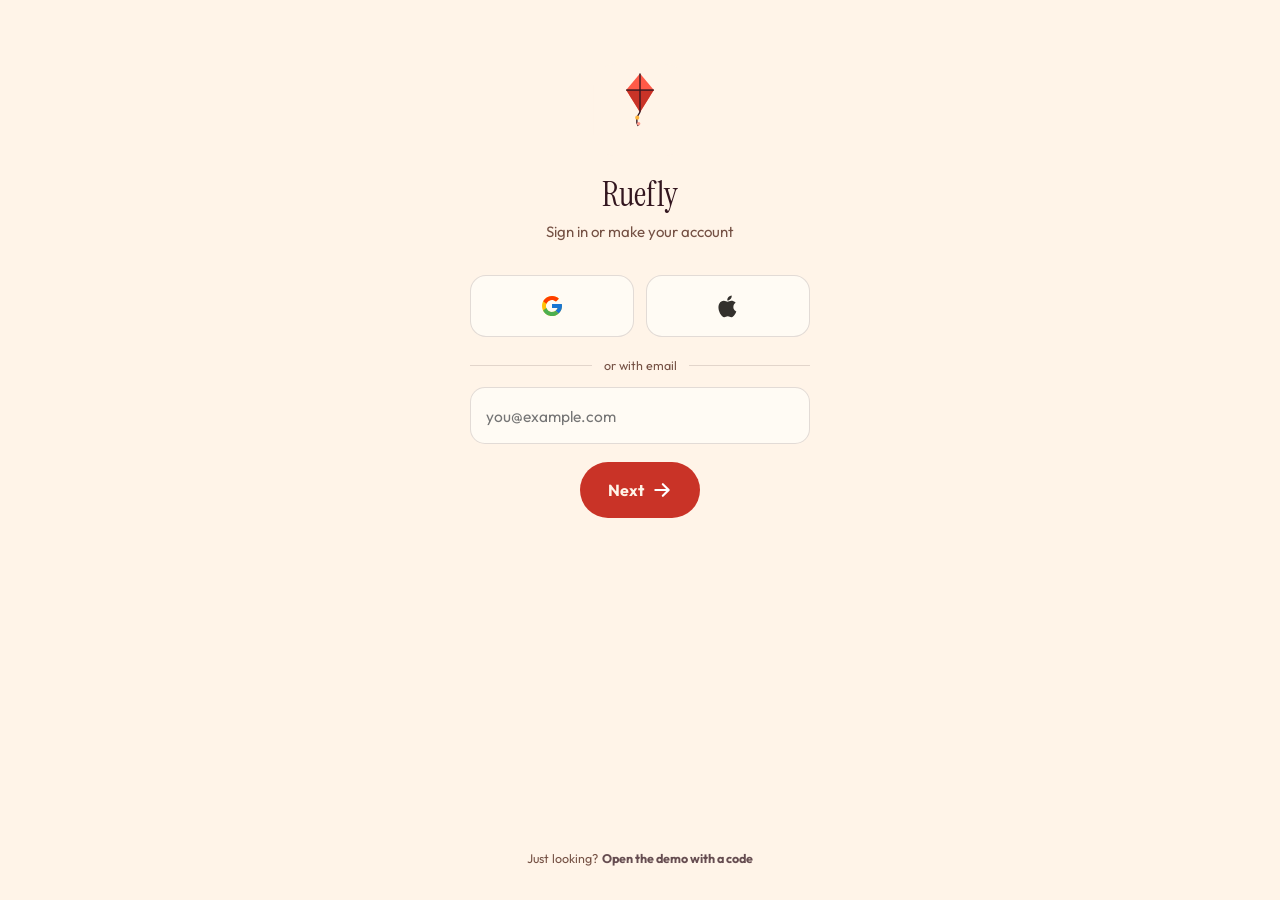
==== app/index.html @ 2278c1e6 "Ruefly certified webtree — build 19 (SU)" ====
<!doctype html>
<html lang="en-AU">
  <head>
    <meta charset="UTF-8" />
    <meta name="viewport" content="width=device-width, initial-scale=1.0, maximum-scale=1.0, user-scalable=no, viewport-fit=cover" />
    <meta name="theme-color" content="#FFF4E8" />
    <link rel="manifest" href="/manifest.webmanifest" />
    <meta name="mobile-web-app-capable" content="yes" />
    <meta name="apple-mobile-web-app-capable" content="yes" />
    <meta name="apple-mobile-web-app-status-bar-style" content="default" />
    <meta name="apple-mobile-web-app-title" content="Ruefly" />
    <link rel="apple-touch-icon" href="/icons/apple-touch-icon.png" />
    <link rel="icon" type="image/svg+xml" href="/icons/mark.svg" />
    <link rel="icon" type="image/png" sizes="192x192" href="/icons/icon-192.png" />
    <link rel="icon" type="image/png" sizes="512x512" href="/icons/icon-512.png" />
    <meta name="description" content="Ruefly: the calm planner for creators. Plan your posts, keep captions and hashtags together, and get reminded at the right time." />
    <title>Ruefly</title>
    <script type="module" crossorigin src="/assets/main-DC9p7pEm.js"></script>
    <link rel="stylesheet" crossorigin href="/assets/main-7bL184QK.css">
  </head>
  <body>
    <div id="app"></div>
  </body>
</html>
---- assets/main-7bL184QK.css ----
:root{--burgundy: #C93327;--wine-deep: #33161F;--claret: #A8261E;--dusty: #FF9A8A;--baby: #FFC4B8;--pink-soft: #FFE3D6;--pink-pale: #FFF1E4;--ground: #FFF4E8;--ink: #33161F;--ink-soft: #755144;--line: rgba(51, 22, 31, .14);--card: #FFFBF4;--radius: 18px;--ease: .16s ease;--sat: env(safe-area-inset-top, 0px)}*{box-sizing:border-box}html,body{touch-action:manipulation}html,body{margin:0;padding:0}body{font-family:Outfit,system-ui,sans-serif;color:var(--ink);background:var(--ground);min-height:100vh}h1,h2,h3{font-family:Outfit,sans-serif;font-weight:800;letter-spacing:0}a{color:inherit}button{font:inherit;cursor:pointer}::selection{background:var(--baby)}:focus-visible{outline:2px solid var(--claret);outline-offset:2px;border-radius:6px}.login-wrap{min-height:100vh;display:grid;place-items:center;padding:22px 16px}.login-card{width:min(430px,100%);background:var(--card);border:1px solid var(--line);border-radius:26px;padding:30px 26px 24px;box-shadow:0 18px 44px #33161f1f}.login-mark{width:62px;height:62px;border-radius:16px}.login-title{font-size:27px;margin:14px 0 6px;color:var(--wine-deep)}.login-sub{color:var(--ink-soft);margin:0 0 18px;line-height:1.5}.preview-note{background:var(--pink-pale);border:1px dashed rgba(51,22,31,.4);border-radius:14px;padding:12px 14px;font-size:14px;line-height:1.5;margin-bottom:14px}.login-form{display:grid;gap:8px;margin-bottom:14px}.login-form label{font-family:Outfit,sans-serif;font-weight:700;font-size:13px}.login-form input{font:inherit;padding:12px 14px;border-radius:12px;border:1px solid var(--line);background:var(--ground);color:var(--ink);width:100%}.login-form input:focus{border-color:var(--claret);outline:none;box-shadow:0 0 0 3px #ffc4b88c}.login-form.alt{border-top:1px solid var(--line);padding-top:14px}.form-note{font-size:13px;color:var(--ink-soft);margin:2px 0 0;min-height:16px}.login-foot{font-size:13px;color:var(--ink-soft);display:flex;gap:8px;align-items:center;margin:6px 0 0}.btn{border:0;border-radius:999px;padding:12px 20px;font-family:Outfit,sans-serif;font-weight:700;background:var(--ink);color:var(--ground);text-decoration:none;display:inline-block;transition:transform var(--ease),background var(--ease),box-shadow var(--ease)}.btn.primary{background:var(--burgundy);color:var(--ground)}.btn.primary:hover{background:var(--wine-deep)}.btn.soft{background:var(--pink-soft);color:var(--wine-deep);border:1.5px solid rgba(201,51,39,.45)}.btn.soft:hover{background:var(--baby)}.btn:active{transform:scale(.98)}.btn.full{width:100%;text-align:center}.shell{display:flex;min-height:100vh;align-items:stretch}.sidebar{width:248px;flex:0 0 auto;position:sticky;top:0;height:100vh;overflow-y:auto;background:var(--ink);color:var(--ground);border-right:1px solid rgba(51,22,31,.35);padding:calc(16px + var(--sat)) 12px 16px;display:flex;flex-direction:column;gap:14px;transition:width .18s ease,padding .18s ease}.main-col{flex:1 1 auto;min-width:0;display:flex;flex-direction:column}.content{padding:20px clamp(14px,3.5vw,34px) 60px;width:100%;max-width:880px;animation:page-in .18s ease}@keyframes page-in{0%{opacity:0;transform:translateY(3px)}to{opacity:1;transform:none}}.side-brand{display:flex;gap:10px;align-items:center;padding:2px 6px 10px;border-bottom:1px solid rgba(255,196,184,.28)}.side-brand img{width:38px;height:38px;border-radius:10px}.side-brand b{font-family:"Instrument Serif",sans-serif;font-size:17px;display:block;line-height:1;color:var(--ground)}.side-brand small{font-family:Outfit,sans-serif;font-size:10px;letter-spacing:.14em;color:var(--baby)}.side-nav{display:grid;gap:2px}.side-link{display:flex;align-items:center;gap:9px;padding:9px 10px;border-radius:12px;text-decoration:none;font-family:Outfit,sans-serif;font-weight:700;font-size:15px;color:var(--ground);transition:background var(--ease),transform var(--ease)}.side-link:hover{background:#ffc4b829}.side-link:active{transform:scale(.98)}.side-link.on{background:var(--baby);color:var(--ink)}.side-link.on .dot{box-shadow:0 0 0 3px #33161f2e}.side-ico{width:20px;height:20px;border-radius:0;display:grid;place-items:center;flex:0 0 auto;background:none;color:var(--baby)}.side-ico .ic{width:18px;height:18px}.ext-ico{display:grid;place-items:center;flex:0 0 auto}.ext-ico .ic{width:15px;height:15px}.side-link.on .side-ico{background:none;color:var(--ink)}.side-ico.accent-rose{background:none;box-shadow:none;color:var(--baby)}.side-ico.accent-dusty{background:none;box-shadow:none;color:var(--dusty)}.side-ico.accent-peri{background:none;box-shadow:none;color:var(--pink-soft)}.side-ico.accent-powder{background:none;box-shadow:none;color:var(--pink-pale)}.side-ico.accent-mint{background:none;box-shadow:none;color:var(--baby)}.side-txt{white-space:nowrap;overflow:hidden}.side-foot{margin-top:auto;border-top:1px solid rgba(255,196,184,.28);padding-top:12px;display:grid;gap:2px}.side-ext{display:flex;align-items:center;gap:9px;padding:7px 10px;border-radius:10px;text-decoration:none;font-weight:700;font-size:14px;background:none;border:0;text-align:left;width:100%;color:var(--pink-soft);transition:background var(--ease),color var(--ease)}.side-ext:hover{background:#ffc4b829;color:var(--ground)}.side-ext:active{background:#ffc4b847}.shell.nav-closed .sidebar{display:none}@media(max-width:720px){.shell:not(.nav-closed) .sidebar{position:fixed;left:0;top:0;bottom:0;width:84vw;max-width:400px;z-index:60;box-shadow:0 0 44px #2b120c59;overflow-y:auto;padding-top:calc(16px + var(--sat))}.shell:not(.nav-closed) .main-col{flex:1 1 auto;min-width:0;cursor:pointer}.shell:not(.nav-closed) .content{opacity:.45;pointer-events:none}.shell:not(.nav-closed) .add-fab{display:none}}@media(max-width:640px){.sidebar{width:188px}.content{padding-top:14px}}.topbar{position:sticky;top:0;z-index:5;display:flex;align-items:center;gap:12px;padding:calc(12px + var(--sat)) clamp(14px,3.5vw,34px) 12px;background:#fff7f5e0;backdrop-filter:blur(8px);border-bottom:1px solid var(--line)}.lapsed-mark{width:22px;height:22px;flex:none}.menu-btn{border:1px solid var(--line);background:var(--card);border-radius:10px;width:38px;height:38px;display:grid;place-items:center;line-height:1;color:var(--burgundy);transition:background var(--ease),transform var(--ease)}.menu-btn .ic{width:19px;height:19px}.menu-btn:hover{background:var(--pink-pale)}.menu-btn:active{transform:scale(.94)}.top-title b{font-family:Outfit,sans-serif;font-size:16px;display:block;line-height:1.15}.top-title small{color:var(--ink-soft);font-size:12px}.preview-pill,.live-pill{margin-left:auto;font-family:Outfit,sans-serif;font-weight:700;font-size:12px;padding:5px 11px;border-radius:999px}.preview-pill{background:var(--baby);color:var(--burgundy)}.live-pill{background:var(--pink-soft);color:var(--burgundy)}.hero{margin:6px 0 18px}.hero h2{font-size:28px;margin:0 0 6px;color:var(--wine-deep)}.hero p{color:var(--ink-soft);line-height:1.55;margin:0;max-width:62ch}.strip{display:grid;gap:14px;grid-template-columns:repeat(auto-fit,minmax(230px,1fr));margin-bottom:18px}.brand-card{border-top:1px solid var(--line);padding:13px 2px 12px}.strip .brand-card:first-child{border-top:0}.brand-head{display:flex;justify-content:space-between;align-items:center;gap:8px}.brand-head h3{margin:0;font-size:16.5px}.brand-short{font-family:Outfit,sans-serif;font-weight:700;font-size:13px;color:var(--ink-soft);margin:2px 0 0}.dot{width:10px;height:10px;border-radius:50%;display:inline-block;flex:0 0 auto;background:#c9b3b9}.dot-live{background:#3d9970;box-shadow:0 0 0 3px #3d99702e}.dot-part{background:var(--claret);box-shadow:0 0 0 3px #a8261e2e}.dot-wait{background:var(--dusty);box-shadow:0 0 0 3px #ff9a8a38}.panel{background:transparent;border:0;border-radius:0;box-shadow:none;padding:6px 0 14px;margin-bottom:26px}.panel-head{display:flex;justify-content:space-between;align-items:center;gap:10px;margin-bottom:8px}.panel-head h3{margin:0;font-size:17px}.panel p{line-height:1.55;margin:6px 0}.pill{font-family:Outfit,sans-serif;font-weight:700;font-size:12px;background:var(--pink-soft);color:var(--burgundy);padding:4px 10px;border-radius:999px;display:inline-flex;gap:7px;align-items:center;white-space:nowrap}.latest-line{font-weight:800;font-size:16px}.detail{color:var(--ink-soft)}.case-state{font-family:Outfit,sans-serif;font-weight:700;font-size:12px;background:var(--pink-soft);color:var(--burgundy);padding:3px 9px;border-radius:999px;white-space:nowrap}.social-row{position:relative}.social-row:before{content:"";position:absolute;top:0;left:16px;right:0;height:1px;background:var(--line)}.social-row:first-of-type:before{display:none}.social-head{display:flex;align-items:center;gap:10px;padding:10px 6px 2px}.social-head b{font-size:15px}.social-state{margin-left:auto}.social-line{padding:0 6px;margin:2px 0 4px;line-height:1.5}.social-detail{padding:0 6px 8px;color:var(--ink-soft);line-height:1.5;margin:0}.empty{color:var(--ink-soft);font-style:italic}.section-label{margin:20px 2px 10px}.section-label h3{font-size:17px}.ic{width:15px;height:15px;flex:0 0 auto}.notif-actions{display:flex;gap:9px;flex-wrap:wrap;margin-top:11px}.notif-actions .btn{padding:10px 18px;font-size:14px}.notif-ios{background:var(--pink-pale);border-radius:12px;padding:10px 13px;font-weight:700;color:var(--wine-deep)}.notif-status{font-size:15.5px;font-weight:700}.strip{display:block;margin-bottom:10px}.login-box,.login-card{box-shadow:none!important}.preview-note{border-style:solid;border-color:var(--line)}.empty{font-style:normal}.content{animation:none}.side-group-title{display:block;font-family:Outfit,sans-serif;font-size:11px;letter-spacing:.12em;text-transform:uppercase;color:var(--baby);margin:14px 6px 6px}.side-group-toggle{display:flex;align-items:center;gap:6px;width:100%;background:none;border:0;cursor:pointer;font-family:Outfit,sans-serif;font-size:11px;letter-spacing:.12em;text-transform:uppercase;color:var(--baby);margin:14px 6px 6px;padding:0;text-align:left}.more-group{display:none}.more-group.open{display:block}.shell.nav-closed .side-group-title,.shell.nav-closed .side-group-toggle{display:none}@font-face{font-family:"Instrument Serif";src:url(/fonts/InstrumentSerif-Regular.ttf) format("truetype");font-weight:400}@font-face{font-family:"Instrument Serif";src:url(/fonts/InstrumentSerif-Italic.ttf) format("truetype");font-weight:400;font-style:italic}@font-face{font-family:Outfit;src:url(/fonts/Outfit.ttf) format("truetype");font-weight:100 900}.login-title,.side-brand,.brand-name,.wordmark,h1,h2,.empty,.empty-title,.empty-line{font-family:"Instrument Serif",serif;font-weight:400;letter-spacing:.3px}.login-divider{display:flex;align-items:center;gap:10px;margin:18px 0 12px;color:var(--ink-soft);font-size:12px;font-weight:700;letter-spacing:.08em;text-transform:uppercase}.login-divider:before,.login-divider:after{content:"";flex:1;border-top:1px solid var(--line)}#fbGoogleLogin,#fbAppleLogin{margin-top:8px}.demo-banner{margin:10px 14px 0;padding:8px 12px;border-radius:10px;background:var(--pink-soft);color:var(--ink);font-size:13px;font-weight:600}.guide-card{display:flex;gap:12px;align-items:flex-start}.guide-mark{width:34px;height:34px;flex:none}.guide-body{flex:1}.guide-bubble{margin:0;font-size:15px;font-weight:700;color:var(--ink)}.guide-note{margin:4px 0 0;font-size:13px;color:var(--ink-soft)}.guide-actions{display:flex;flex-direction:column;gap:6px}.bg-row{display:flex;gap:8px;flex-wrap:wrap;margin:6px 0}.start-actions{margin-top:14px}.upgrade-overlay{position:fixed;inset:0;z-index:60;background:#33161f73;display:flex;align-items:flex-start;justify-content:center;padding:calc(18px + var(--sat)) 18px 18px;overflow-y:auto}.upgrade-card{width:min(400px,100%);background:var(--card);border:1px solid var(--line);border-radius:var(--radius);padding:22px 20px 16px;text-align:center;box-shadow:0 18px 50px #33161f47;max-height:calc(100dvh - 36px);overflow-y:auto;margin:auto 0}.upgrade-mark{width:64px;height:64px}.upgrade-title{margin:10px 0 8px;font-size:19px;color:var(--wine-deep)}.upgrade-line{margin:0 0 10px;line-height:1.55;color:var(--ink)}.upgrade-price{margin:0 0 16px;font-weight:800;font-size:16px;color:var(--burgundy)}.upgrade-actions{display:flex;gap:10px}.upgrade-actions .btn{flex:1;padding:12px 10px;font-size:15px}.upgrade-foot{margin:12px 0 4px;font-size:13px;color:var(--ink-soft)}.door-wrap{min-height:100vh;display:flex;flex-direction:column;padding:calc(26px + var(--sat)) 22px 20px}.door-page{text-align:center;width:100%;max-width:340px;margin:4vh auto 0}.door-mark{width:96px;height:96px;border-radius:22px;display:flex;align-items:center;justify-content:center;margin:0 auto}.door-mark img{width:96px;height:96px}.door-name{font-family:"Instrument Serif",serif;font-weight:400;font-size:34px;margin:14px 0 0;color:var(--wine-deep)}.door-sub{color:var(--ink-soft);font-size:15px;margin:5px 0 0}.door-page .preview-note{margin-top:18px;text-align:left}.door-icons{display:flex;gap:12px;margin:26px auto 0}.door-ibtn{flex:1;height:62px;border-radius:16px;background:var(--card);border:1px solid var(--line);display:flex;align-items:center;justify-content:center;transition:transform var(--ease),background var(--ease)}.door-ibtn:hover{background:var(--pink-pale)}.door-ibtn:active{transform:scale(.98)}.door-or{display:flex;align-items:center;gap:12px;margin:20px auto 14px;color:var(--ink-soft);font-size:12.5px}.door-or:before,.door-or:after{content:"";flex:1;height:1px;background:var(--line)}.door-form{display:grid;gap:8px;text-align:left}.door-form label{font-family:Outfit,sans-serif;font-weight:700;font-size:13px}.door-form input{font:inherit;font-size:15.5px;height:57px;padding:0 15px;border-radius:15px;border:1px solid var(--line);background:var(--card);color:var(--ink);width:100%}.door-form input:focus{border-color:var(--claret);outline:none;box-shadow:0 0 0 3px #ffc4b88c}.door-next{height:56px;border-radius:999px;border:0;background:var(--burgundy);color:var(--ground);font-family:Outfit,sans-serif;font-weight:700;font-size:16px;display:flex;align-items:center;justify-content:center;gap:8px;margin:10px auto 0;padding:0 28px;transition:transform var(--ease),background var(--ease)}.door-next svg{width:20px;height:20px}.door-next:hover{background:var(--wine-deep)}.door-next:active{transform:scale(.96)}.door-form .form-note{text-align:center}.door-email-row{font-size:16px;margin:16px 0 14px;color:var(--ink)}.door-change{background:none;border:0;color:var(--burgundy);font-weight:700;font-size:14px;text-decoration:underline;padding:2px 4px}.door-forgot{background:none;border:0;color:var(--ink-soft);font-size:13.5px;font-weight:600;padding:6px;text-decoration:underline;min-height:44px;display:inline-flex;align-items:center}.door-demo{margin-top:auto;text-align:center;padding-top:26px}.door-demo-line{background:none;border:0;color:var(--ink-soft);font-size:12.5px;padding:6px;min-height:44px;display:inline-flex;align-items:center;column-gap:4px}.door-demo-box .login-form.alt{border-top:0;padding-top:8px}.door-demo-line b{color:var(--ink);opacity:.75}.door-demo-box{max-width:340px;margin:10px auto 0;text-align:left}.door-notice{margin:16px auto 0;max-width:340px;text-align:center;font-weight:600;line-height:1.5;color:var(--ink);background:var(--card);border:1px solid var(--line);border-radius:12px;padding:11px 14px}.tour-overlay{position:fixed;inset:0;z-index:70;background:#33161f52;display:flex;align-items:center;justify-content:center;padding:calc(18px + var(--sat)) 18px 18px}.tour-card{position:relative;width:min(330px,100%);background:#fff;border-radius:20px;padding:16px 16px 14px;text-align:center;box-shadow:0 16px 40px #33161f4d}.tour-mascot{width:62px;height:62px;border-radius:50%;background:var(--ground);display:flex;align-items:center;justify-content:center;margin:-38px auto 6px;border:3px solid #FFFFFF;overflow:hidden;box-shadow:0 6px 14px #33161f2e}.tour-mascot img{width:58px;height:58px;object-fit:cover}.tour-x{position:absolute;top:9px;right:12px;background:none;border:0;color:#b4a68c;font-size:15px;font-weight:700;padding:4px}.tour-line{font-size:15.5px;font-weight:700;color:var(--ink);line-height:1.4;margin:4px 0 0}.tour-field{width:100%;height:42px;border-radius:11px;border:1.5px solid var(--burgundy);padding:0 12px;font:inherit;font-size:14.5px;color:var(--ink);background:#fff;margin-top:11px}.tour-field:focus{outline:none;box-shadow:0 0 0 3px #ffc4b88c}.tour-row{display:flex;justify-content:space-between;align-items:center;margin-top:12px}.tour-skip{background:none;border:0;font-size:13.5px;color:var(--ink-soft);padding:6px 2px}.tour-next{height:42px;padding:0 20px;font-size:14.5px}.tour-dots{font-size:11px;color:#b4a68c;margin-top:9px;letter-spacing:3px}.reoffer-card{width:min(300px,100%)}.greet-line{font-size:16.5px;font-weight:600;color:var(--ink-soft);margin:0 0 2px}.greet-line b{color:var(--ink)}.name-row{display:flex;gap:8px;align-items:center;margin:6px 0}.name-row input{flex:1;font:inherit;padding:11px 13px;border-radius:12px;border:1px solid var(--line);background:var(--card);color:var(--ink)}.name-row input:focus{border-color:var(--claret);outline:none;box-shadow:0 0 0 3px #ffc4b88c}.plan-card{background:var(--card);border:1px solid var(--line);border-radius:var(--radius);padding:14px 16px;margin-bottom:18px}.plan-point{margin:4px 0}.plan-actions{display:grid;gap:10px;margin-top:14px}.plan-buy{display:flex;flex-direction:column;align-items:center;gap:2px;width:100%;text-align:center;padding:12px 16px}.plan-buy small{font-size:13px;font-weight:700;opacity:.88}.plan-buy[disabled]{opacity:.65}.plan-legal .plan-links{display:flex;gap:18px;flex-wrap:wrap;margin:12px 0 4px}.plan-legal .plan-links a{color:var(--burgundy);font-weight:700;text-decoration:none}.plan-legal .plan-links a:hover{text-decoration:underline}.plan-note{margin:10px 0 4px}html[data-bg=white]{--ground: #FFFFFF;--card: #FFFFFF;--pink-pale: #FFF7EF}html[data-bg=black]{--ground: #33161F;--card: #41222B;--ink: #FFF4E8;--ink-soft: #E3C4B6;--line: rgba(255, 244, 232, .2);--pink-soft: #5A2E35;--baby: #7A4048}html[data-bg=black] .sidebar{border-right-color:#fff4e833}html[data-bg=upload]{--ground: #FFF4E8}#bgPhotoLayer{position:fixed;inset:0;z-index:-1;pointer-events:none}#bgPhotoLayer .bg-photo{position:absolute;inset:0;background-size:cover;background-position:center}#bgPhotoLayer .bg-veil{position:absolute;inset:0;background:#fff4e8c7}.conn-actions{display:flex;gap:8px;padding:2px 6px 10px}.conn-card{max-height:calc(100vh - 36px);overflow-y:auto}.conn-sheet-row{border-top:1px solid var(--line);padding:10px 0 4px}.conn-sheet-row:first-of-type{border-top:none}.conn-sheet-head{padding:0 6px}.ai-prompt{width:100%;font:inherit;padding:11px 13px;border-radius:12px;border:1px solid var(--line);background:var(--card);color:var(--ink);margin:6px 0 10px;resize:vertical}.ai-prompt:focus{border-color:var(--claret);outline:none;box-shadow:0 0 0 3px #ffc4b88c}.ai-draft{border-top:1px solid var(--line);padding:8px 0}.home-signedin{margin:2px 0 0;color:var(--soft);font-size:13.5px}
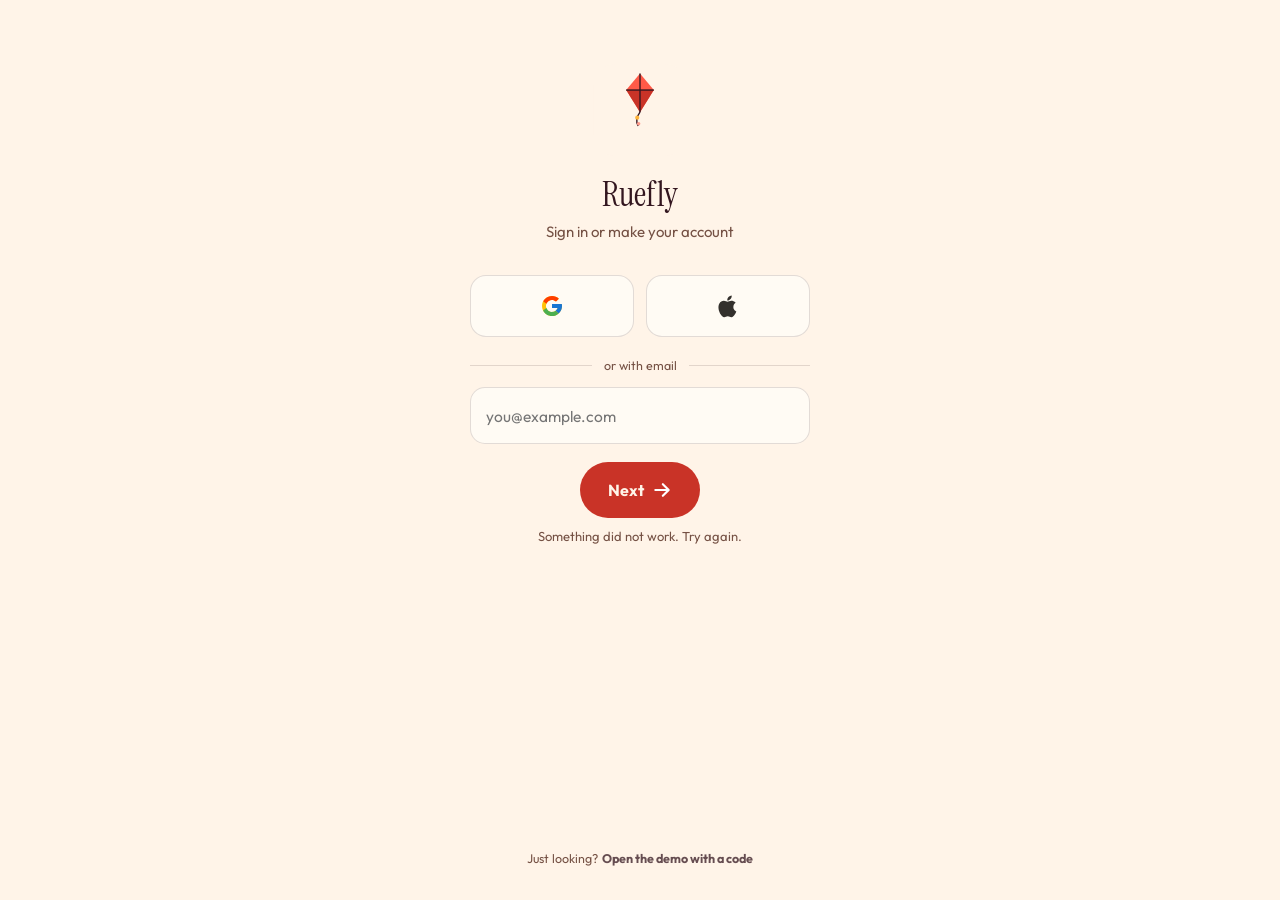
==== commit 69051b13: "Update compiled Ruefly web copy" ====
--- a/app/index.html
+++ b/app/index.html
@@ -15,7 +15,7 @@
     <link rel="icon" type="image/png" sizes="512x512" href="/icons/icon-512.png" />
     <meta name="description" content="Ruefly: the calm planner for creators. Plan your posts, keep captions and hashtags together, and get reminded at the right time." />
     <title>Ruefly</title>
-    <script type="module" crossorigin src="/assets/main-DC9p7pEm.js"></script>
+    <script type="module" crossorigin src="/assets/main-Qg_A2t5K.js"></script>
     <link rel="stylesheet" crossorigin href="/assets/main-7bL184QK.css">
   </head>
   <body>
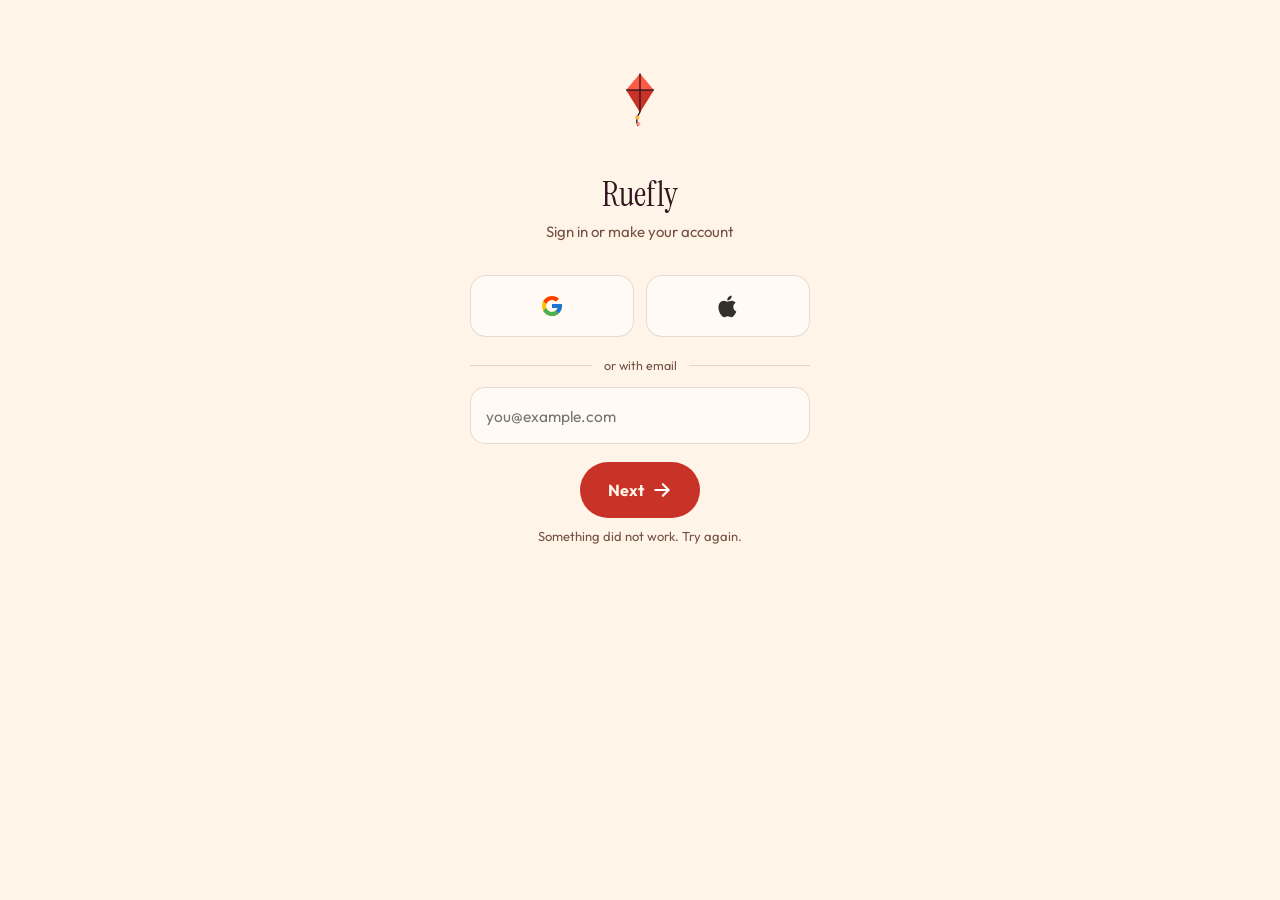
==== commit 01e150b6: "Ruefly build 25 certified tree (fold25)" ====
--- a/app/index.html
+++ b/app/index.html
@@ -15,8 +15,8 @@
     <link rel="icon" type="image/png" sizes="512x512" href="/icons/icon-512.png" />
     <meta name="description" content="Ruefly: the calm planner for creators. Plan your posts, keep captions and hashtags together, and get reminded at the right time." />
     <title>Ruefly</title>
-    <script type="module" crossorigin src="/assets/main-Qg_A2t5K.js"></script>
-    <link rel="stylesheet" crossorigin href="/assets/main-7bL184QK.css">
+    <script type="module" crossorigin src="/assets/main-OmVKBixk.js"></script>
+    <link rel="stylesheet" crossorigin href="/assets/main-CGAHODwM.css">
   </head>
   <body>
     <div id="app"></div>
--- a/assets/main-CGAHODwM.css
+++ b/assets/main-CGAHODwM.css
@@ -0,0 +1 @@
+:root{--burgundy: #C93327;--wine-deep: #33161F;--claret: #A8261E;--dusty: #FF9A8A;--baby: #FFC4B8;--pink-soft: #FFE3D6;--pink-pale: #FFF1E4;--ground: #FFF4E8;--ink: #33161F;--ink-soft: #755144;--line: rgba(51, 22, 31, .14);--card: #FFFBF4;--radius: 18px;--ease: .16s ease;--sat: env(safe-area-inset-top, 0px)}*{box-sizing:border-box}html,body{touch-action:manipulation}html,body{margin:0;padding:0}body{font-family:Outfit,system-ui,sans-serif;color:var(--ink);background:var(--ground);min-height:100vh}h1,h2,h3{font-family:Outfit,sans-serif;font-weight:800;letter-spacing:0}a{color:inherit}button{font:inherit;cursor:pointer}::selection{background:var(--baby)}:focus-visible{outline:2px solid var(--claret);outline-offset:2px;border-radius:6px}.login-wrap{min-height:100vh;display:grid;place-items:center;padding:22px 16px}.login-card{width:min(430px,100%);background:var(--card);border:1px solid var(--line);border-radius:26px;padding:30px 26px 24px;box-shadow:0 18px 44px #33161f1f}.login-mark{width:62px;height:62px;border-radius:16px}.login-title{font-size:27px;margin:14px 0 6px;color:var(--wine-deep)}.login-sub{color:var(--ink-soft);margin:0 0 18px;line-height:1.5}.preview-note{background:var(--pink-pale);border:1px dashed rgba(51,22,31,.4);border-radius:14px;padding:12px 14px;font-size:14px;line-height:1.5;margin-bottom:14px}.login-form{display:grid;gap:8px;margin-bottom:14px}.login-form label{font-family:Outfit,sans-serif;font-weight:700;font-size:13px}.login-form input{font:inherit;padding:12px 14px;border-radius:12px;border:1px solid var(--line);background:var(--ground);color:var(--ink);width:100%}.login-form input:focus{border-color:var(--claret);outline:none;box-shadow:0 0 0 3px #ffc4b88c}.login-form.alt{border-top:1px solid var(--line);padding-top:14px}.form-note{font-size:13px;color:var(--ink-soft);margin:2px 0 0;min-height:16px}.login-foot{font-size:13px;color:var(--ink-soft);display:flex;gap:8px;align-items:center;margin:6px 0 0}.btn{border:0;border-radius:999px;padding:12px 20px;font-family:Outfit,sans-serif;font-weight:700;background:var(--ink);color:var(--ground);text-decoration:none;display:inline-block;transition:transform var(--ease),background var(--ease),box-shadow var(--ease)}.btn.primary{background:var(--burgundy);color:var(--ground)}.btn.primary:hover{background:var(--wine-deep)}.btn.soft{background:var(--pink-soft);color:var(--wine-deep);border:1.5px solid rgba(201,51,39,.45)}.btn.soft:hover{background:var(--baby)}.btn:active{transform:scale(.98)}.btn.full{width:100%;text-align:center}.shell{display:flex;min-height:100vh;align-items:stretch}.sidebar{width:248px;flex:0 0 auto;position:sticky;top:0;height:100vh;overflow-y:auto;background:var(--ink);color:var(--ground);border-right:1px solid rgba(51,22,31,.35);padding:calc(16px + var(--sat)) 12px 16px;display:flex;flex-direction:column;gap:14px;transition:width .18s ease,padding .18s ease}.main-col{flex:1 1 auto;min-width:0;display:flex;flex-direction:column}.content{padding:20px clamp(14px,3.5vw,34px) 60px;width:100%;max-width:880px;animation:page-in .18s ease}@keyframes page-in{0%{opacity:0;transform:translateY(3px)}to{opacity:1;transform:none}}.side-brand{display:flex;gap:10px;align-items:center;padding:2px 6px 10px;border-bottom:1px solid rgba(255,196,184,.28)}.side-brand img{width:38px;height:38px;border-radius:10px}.side-brand b{font-family:"Instrument Serif",sans-serif;font-size:17px;display:block;line-height:1;color:var(--ground)}.side-brand small{font-family:Outfit,sans-serif;font-size:10px;letter-spacing:.14em;color:var(--baby)}.side-nav{display:grid;gap:2px}.side-link{display:flex;align-items:center;gap:9px;padding:9px 10px;border-radius:12px;text-decoration:none;font-family:Outfit,sans-serif;font-weight:700;font-size:15px;color:var(--ground);transition:background var(--ease),transform var(--ease)}.side-link:hover{background:#ffc4b829}.side-link:active{transform:scale(.98)}.side-link.on{background:var(--baby);color:var(--ink)}.side-link.on .dot{box-shadow:0 0 0 3px #33161f2e}.side-ico{width:20px;height:20px;border-radius:0;display:grid;place-items:center;flex:0 0 auto;background:none;color:var(--baby)}.side-ico .ic{width:18px;height:18px}.ext-ico{display:grid;place-items:center;flex:0 0 auto}.ext-ico .ic{width:15px;height:15px}.side-link.on .side-ico{background:none;color:var(--ink)}.side-ico.accent-rose{background:none;box-shadow:none;color:var(--baby)}.side-ico.accent-dusty{background:none;box-shadow:none;color:var(--dusty)}.side-ico.accent-peri{background:none;box-shadow:none;color:var(--pink-soft)}.side-ico.accent-powder{background:none;box-shadow:none;color:var(--pink-pale)}.side-ico.accent-mint{background:none;box-shadow:none;color:var(--baby)}.side-txt{white-space:nowrap;overflow:hidden}.side-foot{margin-top:auto;border-top:1px solid rgba(255,196,184,.28);padding-top:12px;display:grid;gap:2px}.side-ext{display:flex;align-items:center;gap:9px;padding:7px 10px;border-radius:10px;text-decoration:none;font-weight:700;font-size:14px;background:none;border:0;text-align:left;width:100%;color:var(--pink-soft);transition:background var(--ease),color var(--ease)}.side-ext:hover{background:#ffc4b829;color:var(--ground)}.side-ext:active{background:#ffc4b847}.shell.nav-closed .sidebar{display:none}@media(max-width:720px){.shell:not(.nav-closed) .sidebar{position:fixed;left:0;top:0;bottom:0;width:84vw;max-width:400px;z-index:60;box-shadow:0 0 44px #2b120c59;overflow-y:auto;padding-top:calc(16px + var(--sat))}.shell:not(.nav-closed) .main-col{flex:1 1 auto;min-width:0;cursor:pointer}.shell:not(.nav-closed) .content{opacity:.45;pointer-events:none}.shell:not(.nav-closed) .add-fab{display:none}}@media(max-width:640px){.sidebar{width:188px}.content{padding-top:14px}}.topbar{position:sticky;top:0;z-index:5;display:flex;align-items:center;gap:12px;padding:calc(12px + var(--sat)) clamp(14px,3.5vw,34px) 12px;background:#fff7f5e0;backdrop-filter:blur(8px);border-bottom:1px solid var(--line)}.lapsed-mark{width:22px;height:22px;flex:none}.menu-btn{border:1px solid var(--line);background:var(--card);border-radius:10px;width:38px;height:38px;display:grid;place-items:center;line-height:1;color:var(--burgundy);transition:background var(--ease),transform var(--ease)}.menu-btn .ic{width:19px;height:19px}.menu-btn:hover{background:var(--pink-pale)}.menu-btn:active{transform:scale(.94)}.top-title b{font-family:Outfit,sans-serif;font-size:16px;display:block;line-height:1.15}.top-title small{color:var(--ink-soft);font-size:12px}.preview-pill,.live-pill{margin-left:auto;font-family:Outfit,sans-serif;font-weight:700;font-size:12px;padding:5px 11px;border-radius:999px}.preview-pill{background:var(--baby);color:var(--burgundy)}.live-pill{background:var(--pink-soft);color:var(--burgundy)}.hero{margin:6px 0 18px}.hero h2{font-size:28px;margin:0 0 6px;color:var(--wine-deep)}.hero p{color:var(--ink-soft);line-height:1.55;margin:0;max-width:62ch}.strip{display:grid;gap:14px;grid-template-columns:repeat(auto-fit,minmax(230px,1fr));margin-bottom:18px}.brand-card{border-top:1px solid var(--line);padding:13px 2px 12px}.strip .brand-card:first-child{border-top:0}.brand-head{display:flex;justify-content:space-between;align-items:center;gap:8px}.brand-head h3{margin:0;font-size:16.5px}.brand-short{font-family:Outfit,sans-serif;font-weight:700;font-size:13px;color:var(--ink-soft);margin:2px 0 0}.dot{width:10px;height:10px;border-radius:50%;display:inline-block;flex:0 0 auto;background:#c9b3b9}.dot-live{background:#3d9970;box-shadow:0 0 0 3px #3d99702e}.dot-part{background:var(--claret);box-shadow:0 0 0 3px #a8261e2e}.dot-wait{background:var(--dusty);box-shadow:0 0 0 3px #ff9a8a38}.panel{background:transparent;border:0;border-radius:0;box-shadow:none;padding:6px 0 14px;margin-bottom:26px}.panel-head{display:flex;justify-content:space-between;align-items:center;gap:10px;margin-bottom:8px}.panel-head h3{margin:0;font-size:17px}.panel p{line-height:1.55;margin:6px 0}.pill{font-family:Outfit,sans-serif;font-weight:700;font-size:12px;background:var(--pink-soft);color:var(--burgundy);padding:4px 10px;border-radius:999px;display:inline-flex;gap:7px;align-items:center;white-space:nowrap}.latest-line{font-weight:800;font-size:16px}.detail{color:var(--ink-soft)}.case-state{font-family:Outfit,sans-serif;font-weight:700;font-size:12px;background:var(--pink-soft);color:var(--burgundy);padding:3px 9px;border-radius:999px;white-space:nowrap}.social-row{position:relative}.social-row:before{content:"";position:absolute;top:0;left:16px;right:0;height:1px;background:var(--line)}.social-row:first-of-type:before{display:none}.social-head{display:flex;align-items:center;gap:10px;padding:10px 6px 2px}.social-head b{font-size:15px}.social-state{margin-left:auto}.social-line{padding:0 6px;margin:2px 0 4px;line-height:1.5}.social-detail{padding:0 6px 8px;color:var(--ink-soft);line-height:1.5;margin:0}.empty{color:var(--ink-soft);font-style:italic}.section-label{margin:20px 2px 10px}.section-label h3{font-size:17px}.ic{width:15px;height:15px;flex:0 0 auto}.notif-actions{display:flex;gap:9px;flex-wrap:wrap;margin-top:11px}.notif-actions .btn{padding:10px 18px;font-size:14px}.notif-ios{background:var(--pink-pale);border-radius:12px;padding:10px 13px;font-weight:700;color:var(--wine-deep)}.notif-status{font-size:15.5px;font-weight:700}.strip{display:block;margin-bottom:10px}.login-box,.login-card{box-shadow:none!important}.preview-note{border-style:solid;border-color:var(--line)}.empty{font-style:normal}.content{animation:none}.side-group-title{display:block;font-family:Outfit,sans-serif;font-size:11px;letter-spacing:.12em;text-transform:uppercase;color:var(--baby);margin:14px 6px 6px}.side-group-toggle{display:flex;align-items:center;gap:6px;width:100%;background:none;border:0;cursor:pointer;font-family:Outfit,sans-serif;font-size:11px;letter-spacing:.12em;text-transform:uppercase;color:var(--baby);margin:14px 6px 6px;padding:0;text-align:left}.more-group{display:none}.more-group.open{display:block}.shell.nav-closed .side-group-title,.shell.nav-closed .side-group-toggle{display:none}@font-face{font-family:"Instrument Serif";src:url(/fonts/InstrumentSerif-Regular.ttf) format("truetype");font-weight:400}@font-face{font-family:"Instrument Serif";src:url(/fonts/InstrumentSerif-Italic.ttf) format("truetype");font-weight:400;font-style:italic}@font-face{font-family:Outfit;src:url(/fonts/Outfit.ttf) format("truetype");font-weight:100 900}.login-title,.side-brand,.brand-name,.wordmark,h1,h2,.empty,.empty-title,.empty-line{font-family:"Instrument Serif",serif;font-weight:400;letter-spacing:.3px}.login-divider{display:flex;align-items:center;gap:10px;margin:18px 0 12px;color:var(--ink-soft);font-size:12px;font-weight:700;letter-spacing:.08em;text-transform:uppercase}.login-divider:before,.login-divider:after{content:"";flex:1;border-top:1px solid var(--line)}#fbGoogleLogin,#fbAppleLogin{margin-top:8px}.demo-banner{margin:10px 14px 0;padding:8px 12px;border-radius:10px;background:var(--pink-soft);color:var(--ink);font-size:13px;font-weight:600}.guide-card{display:flex;gap:12px;align-items:flex-start}.guide-mark{width:34px;height:34px;flex:none}.guide-body{flex:1}.guide-bubble{margin:0;font-size:15px;font-weight:700;color:var(--ink)}.guide-note{margin:4px 0 0;font-size:13px;color:var(--ink-soft)}.guide-actions{display:flex;flex-direction:column;gap:6px}.bg-row{display:flex;gap:8px;flex-wrap:wrap;margin:6px 0}.start-actions{margin-top:14px}.upgrade-overlay{position:fixed;inset:0;z-index:60;background:#33161f73;display:flex;align-items:flex-start;justify-content:center;padding:calc(18px + var(--sat)) 18px 18px;overflow-y:auto}.upgrade-card{width:min(400px,100%);background:var(--card);border:1px solid var(--line);border-radius:var(--radius);padding:22px 20px 16px;text-align:center;box-shadow:0 18px 50px #33161f47;max-height:calc(100dvh - 36px);overflow-y:auto;margin:auto 0}.upgrade-mark{width:64px;height:64px}.upgrade-title{margin:10px 0 8px;font-size:19px;color:var(--wine-deep)}.upgrade-line{margin:0 0 10px;line-height:1.55;color:var(--ink)}.upgrade-price{margin:0 0 16px;font-weight:800;font-size:16px;color:var(--burgundy)}.upgrade-actions{display:flex;gap:10px}.upgrade-actions .btn{flex:1;padding:12px 10px;font-size:15px}.upgrade-foot{margin:12px 0 4px;font-size:13px;color:var(--ink-soft)}.door-wrap{min-height:100vh;display:flex;flex-direction:column;padding:calc(26px + var(--sat)) 22px 20px}.door-page{text-align:center;width:100%;max-width:340px;margin:4vh auto 0}.door-mark{width:96px;height:96px;border-radius:22px;display:flex;align-items:center;justify-content:center;margin:0 auto}.door-mark img{width:96px;height:96px}.door-name{font-family:"Instrument Serif",serif;font-weight:400;font-size:34px;margin:14px 0 0;color:var(--wine-deep)}.door-sub{color:var(--ink-soft);font-size:15px;margin:5px 0 0}.door-page .preview-note{margin-top:18px;text-align:left}.door-icons{display:flex;gap:12px;margin:26px auto 0}.door-ibtn{flex:1;height:62px;border-radius:16px;background:var(--card);border:1px solid var(--line);display:flex;align-items:center;justify-content:center;transition:transform var(--ease),background var(--ease)}.door-ibtn:hover{background:var(--pink-pale)}.door-ibtn:active{transform:scale(.98)}.door-or{display:flex;align-items:center;gap:12px;margin:20px auto 14px;color:var(--ink-soft);font-size:12.5px}.door-or:before,.door-or:after{content:"";flex:1;height:1px;background:var(--line)}.door-form{display:grid;gap:8px;text-align:left}.door-form label{font-family:Outfit,sans-serif;font-weight:700;font-size:13px}.door-form input{font:inherit;font-size:15.5px;height:57px;padding:0 15px;border-radius:15px;border:1px solid var(--line);background:var(--card);color:var(--ink);width:100%}.door-form input:focus{border-color:var(--claret);outline:none;box-shadow:0 0 0 3px #ffc4b88c}.door-next{height:56px;border-radius:999px;border:0;background:var(--burgundy);color:var(--ground);font-family:Outfit,sans-serif;font-weight:700;font-size:16px;display:flex;align-items:center;justify-content:center;gap:8px;margin:10px auto 0;padding:0 28px;transition:transform var(--ease),background var(--ease)}.door-next svg{width:20px;height:20px}.door-next:hover{background:var(--wine-deep)}.door-next:active{transform:scale(.96)}.door-form .form-note{text-align:center}.door-email-row{font-size:16px;margin:16px 0 14px;color:var(--ink)}.door-change{background:none;border:0;color:var(--burgundy);font-weight:700;font-size:14px;text-decoration:underline;padding:2px 4px}.door-forgot{background:none;border:0;color:var(--ink-soft);font-size:13.5px;font-weight:600;padding:6px;text-decoration:underline;min-height:44px;display:inline-flex;align-items:center}.door-demo{margin-top:auto;text-align:center;padding-top:26px}.door-demo-line{background:none;border:0;color:var(--ink-soft);font-size:12.5px;padding:6px;min-height:44px;display:inline-flex;align-items:center;column-gap:4px}.door-demo-box .login-form.alt{border-top:0;padding-top:8px}.door-demo-line b{color:var(--ink);opacity:.75}.door-demo-box{max-width:340px;margin:10px auto 0;text-align:left}.door-notice{margin:16px auto 0;max-width:340px;text-align:center;font-weight:600;line-height:1.5;color:var(--ink);background:var(--card);border:1px solid var(--line);border-radius:12px;padding:11px 14px}.tour-overlay{position:fixed;inset:0;z-index:70;background:#33161f52;display:flex;align-items:center;justify-content:center;padding:calc(18px + var(--sat)) 18px 18px}.tour-card{position:relative;width:min(330px,100%);background:#fff;border-radius:20px;padding:16px 16px 14px;text-align:center;box-shadow:0 16px 40px #33161f4d}.tour-mascot{width:62px;height:62px;border-radius:50%;background:var(--ground);display:flex;align-items:center;justify-content:center;margin:-38px auto 6px;border:3px solid #FFFFFF;overflow:hidden;box-shadow:0 6px 14px #33161f2e}.tour-mascot img{width:58px;height:58px;object-fit:cover}.tour-x{position:absolute;top:9px;right:12px;background:none;border:0;color:#b4a68c;font-size:15px;font-weight:700;padding:4px}.tour-line{font-size:15.5px;font-weight:700;color:var(--ink);line-height:1.4;margin:4px 0 0}.tour-field{width:100%;height:42px;border-radius:11px;border:1.5px solid var(--burgundy);padding:0 12px;font:inherit;font-size:14.5px;color:var(--ink);background:#fff;margin-top:11px}.tour-field:focus{outline:none;box-shadow:0 0 0 3px #ffc4b88c}.tour-row{display:flex;justify-content:space-between;align-items:center;margin-top:12px}.tour-skip{background:none;border:0;font-size:13.5px;color:var(--ink-soft);padding:6px 2px}.tour-next{height:42px;padding:0 20px;font-size:14.5px}.tour-dots{font-size:11px;color:#b4a68c;margin-top:9px;letter-spacing:3px}.reoffer-card{width:min(300px,100%)}.greet-line{font-size:16.5px;font-weight:600;color:var(--ink-soft);margin:0 0 2px}.greet-line b{color:var(--ink)}.name-row{display:flex;gap:8px;align-items:center;margin:6px 0}.name-row input{flex:1;font:inherit;padding:11px 13px;border-radius:12px;border:1px solid var(--line);background:var(--card);color:var(--ink)}.name-row input:focus{border-color:var(--claret);outline:none;box-shadow:0 0 0 3px #ffc4b88c}.plan-card{background:var(--card);border:1px solid var(--line);border-radius:var(--radius);padding:14px 16px;margin-bottom:18px}.plan-point{margin:4px 0}.plan-actions{display:grid;gap:10px;margin-top:14px}.plan-buy{display:flex;flex-direction:column;align-items:center;gap:2px;width:100%;text-align:center;padding:12px 16px}.plan-buy small{font-size:13px;font-weight:700;opacity:.88}.plan-buy[disabled]{opacity:.65}.plan-legal .plan-links{display:flex;gap:18px;flex-wrap:wrap;margin:12px 0 4px}.plan-legal .plan-links a{color:var(--burgundy);font-weight:700;text-decoration:none}.plan-legal .plan-links a:hover{text-decoration:underline}.plan-note{margin:10px 0 4px}html[data-bg=white]{--ground: #FFFFFF;--card: #FFFFFF;--pink-pale: #FFF7EF}html[data-bg=black]{--ground: #33161F;--card: #41222B;--ink: #FFF4E8;--ink-soft: #E3C4B6;--line: rgba(255, 244, 232, .2);--pink-soft: #5A2E35;--baby: #7A4048}html[data-bg=black] .sidebar{border-right-color:#fff4e833}html[data-bg=upload]{--ground: #FFF4E8}#bgPhotoLayer{position:fixed;inset:0;z-index:-1;pointer-events:none}#bgPhotoLayer .bg-photo{position:absolute;inset:0;background-size:cover;background-position:center}#bgPhotoLayer .bg-veil{position:absolute;inset:0;background:#fff4e8c7}.conn-actions{display:flex;gap:8px;padding:2px 6px 10px}.conn-card{max-height:calc(100vh - 36px);overflow-y:auto}.conn-sheet-row{border-top:1px solid var(--line);padding:10px 0 4px}.conn-sheet-row:first-of-type{border-top:none}.conn-sheet-head{padding:0 6px}.ai-prompt{width:100%;font:inherit;padding:11px 13px;border-radius:12px;border:1px solid var(--line);background:var(--card);color:var(--ink);margin:6px 0 10px;resize:vertical}.ai-prompt:focus{border-color:var(--claret);outline:none;box-shadow:0 0 0 3px #ffc4b88c}.ai-draft{border-top:1px solid var(--line);padding:8px 0}.home-signedin{margin:2px 0 0;color:var(--soft);font-size:13.5px}.bio-link-row{display:flex;gap:8px;align-items:center;margin:8px 0;flex-wrap:wrap}.bio-link-row .tour-field{flex:1;min-width:140px}
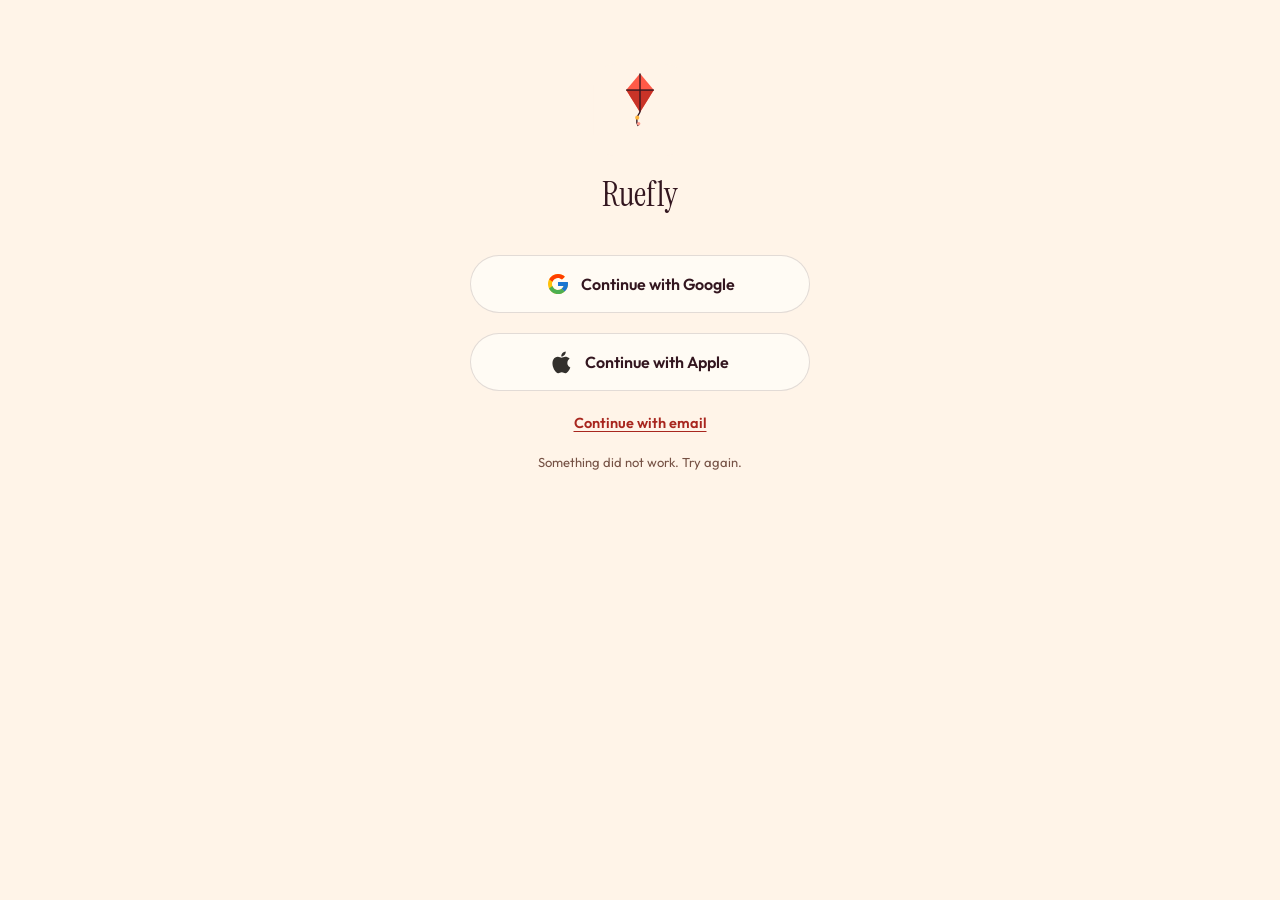
==== commit 46beaa52: "Ruefly build 26: certified set (chunk main-DvoNxp-u 6c69f4a2)" ====
--- a/app/index.html
+++ b/app/index.html
@@ -15,8 +15,8 @@
     <link rel="icon" type="image/png" sizes="512x512" href="/icons/icon-512.png" />
     <meta name="description" content="Ruefly: the calm planner for creators. Plan your posts, keep captions and hashtags together, and get reminded at the right time." />
     <title>Ruefly</title>
-    <script type="module" crossorigin src="/assets/main-OmVKBixk.js"></script>
-    <link rel="stylesheet" crossorigin href="/assets/main-CGAHODwM.css">
+    <script type="module" crossorigin src="/assets/main-DvoNxp-u.js"></script>
+    <link rel="stylesheet" crossorigin href="/assets/main-CvPebn1y.css">
   </head>
   <body>
     <div id="app"></div>
--- a/assets/main-CvPebn1y.css
+++ b/assets/main-CvPebn1y.css
@@ -0,0 +1 @@
+:root{--burgundy: #C93327;--wine-deep: #33161F;--claret: #A8261E;--dusty: #FF9A8A;--baby: #FFC4B8;--pink-soft: #FFE3D6;--pink-pale: #FFF1E4;--ground: #FFF4E8;--ink: #33161F;--ink-soft: #755144;--line: rgba(51, 22, 31, .14);--card: #FFFBF4;--radius: 18px;--ease: .16s ease;--sat: env(safe-area-inset-top, 0px)}*{box-sizing:border-box}html,body{touch-action:manipulation}html,body{margin:0;padding:0}body{font-family:Outfit,system-ui,sans-serif;color:var(--ink);background:var(--ground);min-height:100vh}h1,h2,h3{font-family:Outfit,sans-serif;font-weight:800;letter-spacing:0}a{color:inherit}button{font:inherit;cursor:pointer}::selection{background:var(--baby)}:focus-visible{outline:2px solid var(--claret);outline-offset:2px;border-radius:6px}.login-wrap{min-height:100vh;display:grid;place-items:center;padding:22px 16px}.login-card{width:min(430px,100%);background:var(--card);border:1px solid var(--line);border-radius:26px;padding:30px 26px 24px;box-shadow:0 18px 44px #33161f1f}.login-mark{width:62px;height:62px;border-radius:16px}.login-title{font-size:27px;margin:14px 0 6px;color:var(--wine-deep)}.login-sub{color:var(--ink-soft);margin:0 0 18px;line-height:1.5}.preview-note{background:var(--pink-pale);border:1px dashed rgba(51,22,31,.4);border-radius:14px;padding:12px 14px;font-size:14px;line-height:1.5;margin-bottom:14px}.login-form{display:grid;gap:8px;margin-bottom:14px}.login-form label{font-family:Outfit,sans-serif;font-weight:700;font-size:13px}.login-form input{font:inherit;padding:12px 14px;border-radius:12px;border:1px solid var(--line);background:var(--ground);color:var(--ink);width:100%}.login-form input:focus{border-color:var(--claret);outline:none;box-shadow:0 0 0 3px #ffc4b88c}.login-form.alt{border-top:1px solid var(--line);padding-top:14px}.form-note{font-size:13px;color:var(--ink-soft);margin:2px 0 0;min-height:16px}.login-foot{font-size:13px;color:var(--ink-soft);display:flex;gap:8px;align-items:center;margin:6px 0 0}.btn{border:0;border-radius:999px;padding:12px 20px;font-family:Outfit,sans-serif;font-weight:700;background:var(--ink);color:var(--ground);text-decoration:none;display:inline-block;transition:transform var(--ease),background var(--ease),box-shadow var(--ease)}.btn.primary{background:var(--burgundy);color:var(--ground)}.btn.primary:hover{background:var(--wine-deep)}.btn.soft{background:var(--pink-soft);color:var(--wine-deep);border:1.5px solid rgba(201,51,39,.45)}.btn.soft:hover{background:var(--baby)}.btn:active{transform:scale(.98)}.btn.full{width:100%;text-align:center}.shell{display:flex;min-height:100vh;align-items:stretch}.sidebar{width:248px;flex:0 0 auto;position:sticky;top:0;height:100vh;overflow-y:auto;background:var(--ink);color:var(--ground);border-right:1px solid rgba(51,22,31,.35);padding:calc(16px + var(--sat)) 12px 16px;display:flex;flex-direction:column;gap:14px;transition:width .18s ease,padding .18s ease}.main-col{flex:1 1 auto;min-width:0;display:flex;flex-direction:column}.content{padding:20px clamp(14px,3.5vw,34px) 60px;width:100%;max-width:880px;animation:page-in .18s ease}@keyframes page-in{0%{opacity:0;transform:translateY(3px)}to{opacity:1;transform:none}}.side-brand{display:flex;gap:10px;align-items:center;padding:2px 6px 10px;border-bottom:1px solid rgba(255,196,184,.28)}.side-brand img{width:38px;height:38px;border-radius:10px}.side-brand b{font-family:"Instrument Serif",sans-serif;font-size:17px;display:block;line-height:1;color:var(--ground)}.side-brand small{font-family:Outfit,sans-serif;font-size:10px;letter-spacing:.14em;color:var(--baby)}.side-nav{display:grid;gap:2px}.side-link{display:flex;align-items:center;gap:9px;padding:9px 10px;border-radius:12px;text-decoration:none;font-family:Outfit,sans-serif;font-weight:700;font-size:15px;color:var(--ground);transition:background var(--ease),transform var(--ease)}.side-link:hover{background:#ffc4b829}.side-link:active{transform:scale(.98)}.side-link.on{background:var(--baby);color:var(--ink)}.side-link.on .dot{box-shadow:0 0 0 3px #33161f2e}.side-ico{width:20px;height:20px;border-radius:0;display:grid;place-items:center;flex:0 0 auto;background:none;color:var(--baby)}.side-ico .ic{width:18px;height:18px}.ext-ico{display:grid;place-items:center;flex:0 0 auto}.ext-ico .ic{width:15px;height:15px}.side-link.on .side-ico{background:none;color:var(--ink)}.side-ico.accent-rose{background:none;box-shadow:none;color:var(--baby)}.side-ico.accent-dusty{background:none;box-shadow:none;color:var(--dusty)}.side-ico.accent-peri{background:none;box-shadow:none;color:var(--pink-soft)}.side-ico.accent-powder{background:none;box-shadow:none;color:var(--pink-pale)}.side-ico.accent-mint{background:none;box-shadow:none;color:var(--baby)}.side-txt{white-space:nowrap;overflow:hidden}.side-foot{margin-top:auto;border-top:1px solid rgba(255,196,184,.28);padding-top:12px;display:grid;gap:2px}.side-ext{display:flex;align-items:center;gap:9px;padding:7px 10px;border-radius:10px;text-decoration:none;font-weight:700;font-size:14px;background:none;border:0;text-align:left;width:100%;color:var(--pink-soft);transition:background var(--ease),color var(--ease)}.side-ext:hover{background:#ffc4b829;color:var(--ground)}.side-ext:active{background:#ffc4b847}.shell.nav-closed .sidebar{display:none}@media(max-width:720px){.shell:not(.nav-closed) .sidebar{position:fixed;left:0;top:0;bottom:0;width:84vw;max-width:400px;z-index:60;box-shadow:0 0 44px #2b120c59;overflow-y:auto;padding-top:calc(16px + var(--sat))}.shell:not(.nav-closed) .main-col{flex:1 1 auto;min-width:0;cursor:pointer}.shell:not(.nav-closed) .content{opacity:.45;pointer-events:none}.shell:not(.nav-closed) .add-fab{display:none}}@media(max-width:640px){.sidebar{width:188px}.content{padding-top:14px}}.topbar{position:sticky;top:0;z-index:5;display:flex;align-items:center;gap:12px;padding:calc(12px + var(--sat)) clamp(14px,3.5vw,34px) 12px;background:#fff7f5e0;backdrop-filter:blur(8px);border-bottom:1px solid var(--line)}.lapsed-mark{width:22px;height:22px;flex:none}.menu-btn{border:1px solid var(--line);background:var(--card);border-radius:10px;width:38px;height:38px;display:grid;place-items:center;line-height:1;color:var(--burgundy);transition:background var(--ease),transform var(--ease)}.menu-btn .ic{width:19px;height:19px}.menu-btn:hover{background:var(--pink-pale)}.menu-btn:active{transform:scale(.94)}.top-title b{font-family:Outfit,sans-serif;font-size:16px;display:block;line-height:1.15}.top-title small{color:var(--ink-soft);font-size:12px}.preview-pill,.live-pill{margin-left:auto;font-family:Outfit,sans-serif;font-weight:700;font-size:12px;padding:5px 11px;border-radius:999px}.preview-pill{background:var(--baby);color:var(--burgundy)}.live-pill{background:var(--pink-soft);color:var(--burgundy)}.hero{margin:6px 0 18px}.hero h2{font-size:28px;margin:0 0 6px;color:var(--wine-deep)}.hero p{color:var(--ink-soft);line-height:1.55;margin:0;max-width:62ch}.strip{display:grid;gap:14px;grid-template-columns:repeat(auto-fit,minmax(230px,1fr));margin-bottom:18px}.brand-card{border-top:1px solid var(--line);padding:13px 2px 12px}.strip .brand-card:first-child{border-top:0}.brand-head{display:flex;justify-content:space-between;align-items:center;gap:8px}.brand-head h3{margin:0;font-size:16.5px}.brand-short{font-family:Outfit,sans-serif;font-weight:700;font-size:13px;color:var(--ink-soft);margin:2px 0 0}.dot{width:10px;height:10px;border-radius:50%;display:inline-block;flex:0 0 auto;background:#c9b3b9}.dot-live{background:#3d9970;box-shadow:0 0 0 3px #3d99702e}.dot-part{background:var(--claret);box-shadow:0 0 0 3px #a8261e2e}.dot-wait{background:var(--dusty);box-shadow:0 0 0 3px #ff9a8a38}.panel{background:transparent;border:0;border-radius:0;box-shadow:none;padding:6px 0 14px;margin-bottom:26px}.panel-head{display:flex;justify-content:space-between;align-items:center;gap:10px;margin-bottom:8px}.panel-head h3{margin:0;font-size:17px}.panel p{line-height:1.55;margin:6px 0}.pill{font-family:Outfit,sans-serif;font-weight:700;font-size:12px;background:var(--pink-soft);color:var(--burgundy);padding:4px 10px;border-radius:999px;display:inline-flex;gap:7px;align-items:center;white-space:nowrap}.latest-line{font-weight:800;font-size:16px}.detail{color:var(--ink-soft)}.case-state{font-family:Outfit,sans-serif;font-weight:700;font-size:12px;background:var(--pink-soft);color:var(--burgundy);padding:3px 9px;border-radius:999px;white-space:nowrap}.social-row{position:relative}.social-row:before{content:"";position:absolute;top:0;left:16px;right:0;height:1px;background:var(--line)}.social-row:first-of-type:before{display:none}.social-head{display:flex;align-items:center;gap:10px;padding:10px 6px 2px}.social-head b{font-size:15px}.social-state{margin-left:auto}.social-line{padding:0 6px;margin:2px 0 4px;line-height:1.5}.social-detail{padding:0 6px 8px;color:var(--ink-soft);line-height:1.5;margin:0}.empty{color:var(--ink-soft);font-style:italic}.section-label{margin:20px 2px 10px}.section-label h3{font-size:17px}.ic{width:15px;height:15px;flex:0 0 auto}.notif-actions{display:flex;gap:9px;flex-wrap:wrap;margin-top:11px}.notif-actions .btn{padding:10px 18px;font-size:14px}.notif-ios{background:var(--pink-pale);border-radius:12px;padding:10px 13px;font-weight:700;color:var(--wine-deep)}.notif-status{font-size:15.5px;font-weight:700}.strip{display:block;margin-bottom:10px}.login-box,.login-card{box-shadow:none!important}.preview-note{border-style:solid;border-color:var(--line)}.empty{font-style:normal}.content{animation:none}.side-group-title{display:block;font-family:Outfit,sans-serif;font-size:11px;letter-spacing:.12em;text-transform:uppercase;color:var(--baby);margin:14px 6px 6px}.side-group-toggle{display:flex;align-items:center;gap:6px;width:100%;background:none;border:0;cursor:pointer;font-family:Outfit,sans-serif;font-size:11px;letter-spacing:.12em;text-transform:uppercase;color:var(--baby);margin:14px 6px 6px;padding:0;text-align:left}.more-group{display:none}.more-group.open{display:block}.shell.nav-closed .side-group-title,.shell.nav-closed .side-group-toggle{display:none}@font-face{font-family:"Instrument Serif";src:url(/fonts/InstrumentSerif-Regular.ttf) format("truetype");font-weight:400}@font-face{font-family:"Instrument Serif";src:url(/fonts/InstrumentSerif-Italic.ttf) format("truetype");font-weight:400;font-style:italic}@font-face{font-family:Outfit;src:url(/fonts/Outfit.ttf) format("truetype");font-weight:100 900}.login-title,.side-brand,.brand-name,.wordmark,h1,h2,.empty,.empty-title,.empty-line{font-family:"Instrument Serif",serif;font-weight:400;letter-spacing:.3px}.login-divider{display:flex;align-items:center;gap:10px;margin:18px 0 12px;color:var(--ink-soft);font-size:12px;font-weight:700;letter-spacing:.08em;text-transform:uppercase}.login-divider:before,.login-divider:after{content:"";flex:1;border-top:1px solid var(--line)}#fbGoogleLogin,#fbAppleLogin{margin-top:8px}.demo-banner{margin:10px 14px 0;padding:8px 12px;border-radius:10px;background:var(--pink-soft);color:var(--ink);font-size:13px;font-weight:600}.guide-card{display:flex;gap:12px;align-items:flex-start}.guide-mark{width:34px;height:34px;flex:none}.guide-body{flex:1}.guide-bubble{margin:0;font-size:15px;font-weight:700;color:var(--ink)}.guide-note{margin:4px 0 0;font-size:13px;color:var(--ink-soft)}.guide-actions{display:flex;flex-direction:column;gap:6px}.bg-row{display:flex;gap:8px;flex-wrap:wrap;margin:6px 0}.start-actions{margin-top:14px}.upgrade-overlay{position:fixed;inset:0;z-index:60;background:#33161f73;display:flex;align-items:flex-start;justify-content:center;padding:calc(18px + var(--sat)) 18px 18px;overflow-y:auto}.upgrade-card{width:min(400px,100%);background:var(--card);border:1px solid var(--line);border-radius:var(--radius);padding:22px 20px 16px;text-align:center;box-shadow:0 18px 50px #33161f47;max-height:calc(100dvh - 36px);overflow-y:auto;margin:auto 0}.upgrade-mark{width:64px;height:64px}.upgrade-title{margin:10px 0 8px;font-size:19px;color:var(--wine-deep)}.upgrade-line{margin:0 0 10px;line-height:1.55;color:var(--ink)}.upgrade-price{margin:0 0 16px;font-weight:800;font-size:16px;color:var(--burgundy)}.upgrade-actions{display:flex;gap:10px}.upgrade-actions .btn{flex:1;padding:12px 10px;font-size:15px}.upgrade-foot{margin:12px 0 4px;font-size:13px;color:var(--ink-soft)}.door-wrap{min-height:100vh;display:flex;flex-direction:column;padding:calc(26px + var(--sat)) 22px 20px}.door-page{text-align:center;width:100%;max-width:340px;margin:4vh auto 0}.door-mark{width:96px;height:96px;border-radius:22px;display:flex;align-items:center;justify-content:center;margin:0 auto}.door-mark img{width:96px;height:96px}.door-name{font-family:"Instrument Serif",serif;font-weight:400;font-size:34px;margin:14px 0 0;color:var(--wine-deep)}.door-sub{color:var(--ink-soft);font-size:15px;margin:5px 0 0}.door-page .preview-note{margin-top:18px;text-align:left}.door-actions{display:grid;gap:12px;margin:30px auto 0}.door-btn{height:58px;border-radius:999px;background:var(--card);border:1px solid var(--line);display:flex;align-items:center;justify-content:center;gap:11px;font-family:Outfit,sans-serif;font-weight:600;font-size:16px;color:var(--ink);cursor:pointer;transition:transform var(--ease),background var(--ease)}.door-btn:hover{background:var(--pink-pale)}.door-btn:active{transform:scale(.98)}.door-btn:disabled{opacity:.6;cursor:default}.door-btn svg{flex:none}.door-email-link{background:none;border:0;padding:8px;margin:2px auto 0;font-family:Outfit,sans-serif;font-weight:600;font-size:14.5px;color:var(--claret);text-decoration:underline;text-underline-offset:3px;cursor:pointer}.door-form{display:grid;gap:8px;text-align:left}.door-form label{font-family:Outfit,sans-serif;font-weight:700;font-size:13px}.door-form input{font:inherit;font-size:15.5px;height:57px;padding:0 15px;border-radius:15px;border:1px solid var(--line);background:var(--card);color:var(--ink);width:100%}.door-form input:focus{border-color:var(--claret);outline:none;box-shadow:0 0 0 3px #ffc4b88c}.door-next{height:56px;border-radius:999px;border:0;background:var(--burgundy);color:var(--ground);font-family:Outfit,sans-serif;font-weight:700;font-size:16px;display:flex;align-items:center;justify-content:center;gap:8px;margin:10px auto 0;padding:0 28px;transition:transform var(--ease),background var(--ease)}.door-next svg{width:20px;height:20px}.door-next:hover{background:var(--wine-deep)}.door-next:active{transform:scale(.96)}.door-form .form-note{text-align:center}.door-email-row{font-size:16px;margin:16px 0 14px;color:var(--ink)}.door-change{background:none;border:0;color:var(--burgundy);font-weight:700;font-size:14px;text-decoration:underline;padding:2px 4px}.door-forgot{background:none;border:0;color:var(--ink-soft);font-size:13.5px;font-weight:600;padding:6px;text-decoration:underline;min-height:44px;display:inline-flex;align-items:center}.door-demo{margin-top:auto;text-align:center;padding-top:26px}.door-demo-line{background:none;border:0;color:var(--ink-soft);font-size:12.5px;padding:6px;min-height:44px;display:inline-flex;align-items:center;column-gap:4px}.door-demo-box .login-form.alt{border-top:0;padding-top:8px}.door-demo-line b{color:var(--ink);opacity:.75}.door-demo-box{max-width:340px;margin:10px auto 0;text-align:left}.door-notice{margin:16px auto 0;max-width:340px;text-align:center;font-weight:600;line-height:1.5;color:var(--ink);background:var(--card);border:1px solid var(--line);border-radius:12px;padding:11px 14px}.tour-overlay{position:fixed;inset:0;z-index:70;background:#33161f52;display:flex;align-items:center;justify-content:center;padding:calc(18px + var(--sat)) 18px 18px}.tour-card{position:relative;width:min(330px,100%);background:#fff;border-radius:20px;padding:16px 16px 14px;text-align:center;box-shadow:0 16px 40px #33161f4d}.tour-mascot{width:62px;height:62px;border-radius:50%;background:var(--ground);display:flex;align-items:center;justify-content:center;margin:-38px auto 6px;border:3px solid #FFFFFF;overflow:hidden;box-shadow:0 6px 14px #33161f2e}.tour-mascot img{width:58px;height:58px;object-fit:cover}.tour-x{position:absolute;top:9px;right:12px;background:none;border:0;color:#b4a68c;font-size:15px;font-weight:700;padding:4px}.tour-line{font-size:15.5px;font-weight:700;color:var(--ink);line-height:1.4;margin:4px 0 0}.tour-field{width:100%;height:42px;border-radius:11px;border:1.5px solid var(--burgundy);padding:0 12px;font:inherit;font-size:14.5px;color:var(--ink);background:#fff;margin-top:11px}.tour-field:focus{outline:none;box-shadow:0 0 0 3px #ffc4b88c}.tour-row{display:flex;justify-content:space-between;align-items:center;margin-top:12px}.tour-skip{background:none;border:0;font-size:13.5px;color:var(--ink-soft);padding:6px 2px}.tour-next{height:42px;padding:0 20px;font-size:14.5px}.tour-dots{font-size:11px;color:#b4a68c;margin-top:9px;letter-spacing:3px}.reoffer-card{width:min(300px,100%)}.greet-line{font-size:16.5px;font-weight:600;color:var(--ink-soft);margin:0 0 2px}.greet-line b{color:var(--ink)}.name-row{display:flex;gap:8px;align-items:center;margin:6px 0}.name-row input{flex:1;font:inherit;padding:11px 13px;border-radius:12px;border:1px solid var(--line);background:var(--card);color:var(--ink)}.name-row input:focus{border-color:var(--claret);outline:none;box-shadow:0 0 0 3px #ffc4b88c}.plan-card{background:var(--card);border:1px solid var(--line);border-radius:var(--radius);padding:14px 16px;margin-bottom:18px}.plan-point{margin:4px 0}.plan-actions{display:grid;gap:10px;margin-top:14px}.plan-buy{display:flex;flex-direction:column;align-items:center;gap:2px;width:100%;text-align:center;padding:12px 16px}.plan-buy small{font-size:13px;font-weight:700;opacity:.88}.plan-buy[disabled]{opacity:.65}.plan-legal .plan-links{display:flex;gap:18px;flex-wrap:wrap;margin:12px 0 4px}.plan-legal .plan-links a{color:var(--burgundy);font-weight:700;text-decoration:none}.plan-legal .plan-links a:hover{text-decoration:underline}.plan-note{margin:10px 0 4px}html[data-bg=white]{--ground: #FFFFFF;--card: #FFFFFF;--pink-pale: #FFF7EF}html[data-bg=beige]{--ground: #F3E7D2;--card: #FBF4E6;--pink-pale: #F8EDD9;--ink-soft: #7A5C48;--line: rgba(84, 58, 38, .16)}html[data-bg=black]{--ground: #33161F;--card: #41222B;--ink: #FFF4E8;--ink-soft: #E3C4B6;--line: rgba(255, 244, 232, .2);--pink-soft: #5A2E35;--baby: #7A4048}html[data-bg=black] .sidebar{border-right-color:#fff4e833}html[data-bg=upload]{--ground: #FFF4E8}#bgPhotoLayer{position:fixed;inset:0;z-index:-1;pointer-events:none}#bgPhotoLayer .bg-photo{position:absolute;inset:0;background-size:cover;background-position:center}#bgPhotoLayer .bg-veil{position:absolute;inset:0;background:#fff4e8c7}.conn-actions{display:flex;gap:8px;padding:2px 6px 10px}.conn-card{max-height:calc(100vh - 36px);overflow-y:auto}.conn-sheet-row{border-top:1px solid var(--line);padding:10px 0 4px}.conn-sheet-row:first-of-type{border-top:none}.conn-sheet-head{padding:0 6px}.ai-prompt{width:100%;font:inherit;padding:11px 13px;border-radius:12px;border:1px solid var(--line);background:var(--card);color:var(--ink);margin:6px 0 10px;resize:vertical}.ai-prompt:focus{border-color:var(--claret);outline:none;box-shadow:0 0 0 3px #ffc4b88c}.ai-draft{border-top:1px solid var(--line);padding:8px 0}.home-signedin{margin:2px 0 0;color:var(--soft);font-size:13.5px}.bio-link-row{display:flex;gap:8px;align-items:center;margin:8px 0;flex-wrap:wrap}.bio-link-row .tour-field{flex:1;min-width:140px}
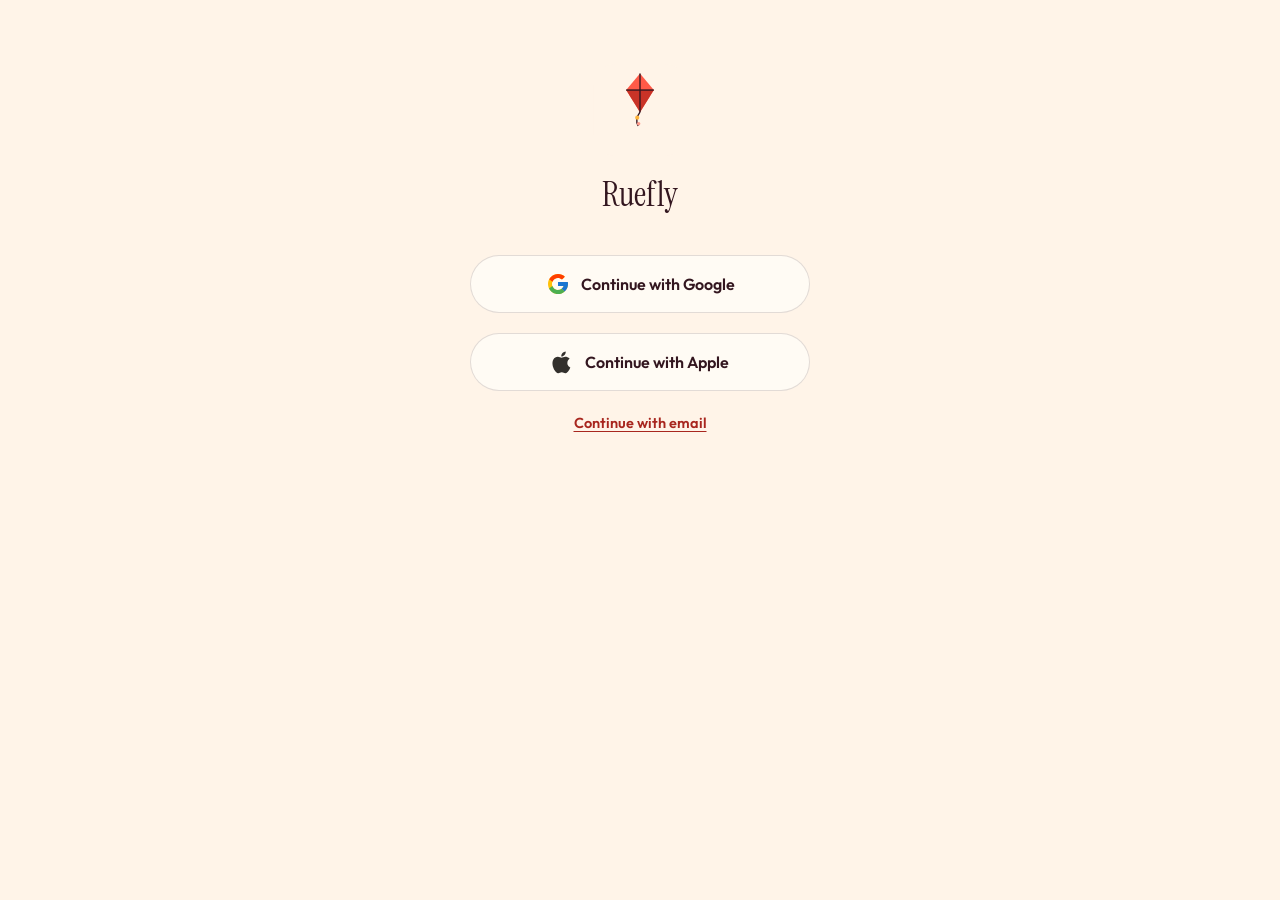
==== commit 4ac8a0ef: "Ruefly build 26 FIXED (F-RF26-1): certified set (chunk main-BJd8el3Q 4f1f0d98)" ====
--- a/app/index.html
+++ b/app/index.html
@@ -15,8 +15,8 @@
     <link rel="icon" type="image/png" sizes="512x512" href="/icons/icon-512.png" />
     <meta name="description" content="Ruefly: the calm planner for creators. Plan your posts, keep captions and hashtags together, and get reminded at the right time." />
     <title>Ruefly</title>
-    <script type="module" crossorigin src="/assets/main-DvoNxp-u.js"></script>
-    <link rel="stylesheet" crossorigin href="/assets/main-CvPebn1y.css">
+    <script type="module" crossorigin src="/assets/main-BJd8el3Q.js"></script>
+    <link rel="stylesheet" crossorigin href="/assets/main-BPaITcDZ.css">
   </head>
   <body>
     <div id="app"></div>
--- a/assets/main-BPaITcDZ.css
+++ b/assets/main-BPaITcDZ.css
@@ -0,0 +1 @@
+:root{--burgundy: #C93327;--wine-deep: #33161F;--claret: #A8261E;--dusty: #FF9A8A;--baby: #FFC4B8;--pink-soft: #FFE3D6;--pink-pale: #FFF1E4;--ground: #FFF4E8;--ink: #33161F;--ink-soft: #755144;--line: rgba(51, 22, 31, .14);--card: #FFFBF4;--radius: 18px;--ease: .16s ease;--sat: env(safe-area-inset-top, 0px)}*{box-sizing:border-box}html,body{touch-action:manipulation}html,body{margin:0;padding:0}body{font-family:Outfit,system-ui,sans-serif;color:var(--ink);background:var(--ground);min-height:100vh}h1,h2,h3{font-family:Outfit,sans-serif;font-weight:800;letter-spacing:0}a{color:inherit}button{font:inherit;cursor:pointer}::selection{background:var(--baby)}:focus-visible{outline:2px solid var(--claret);outline-offset:2px;border-radius:6px}.login-wrap{min-height:100vh;display:grid;place-items:center;padding:22px 16px}.login-card{width:min(430px,100%);background:var(--card);border:1px solid var(--line);border-radius:26px;padding:30px 26px 24px;box-shadow:0 18px 44px #33161f1f}.login-mark{width:62px;height:62px;border-radius:16px}.login-title{font-size:27px;margin:14px 0 6px;color:var(--wine-deep)}.login-sub{color:var(--ink-soft);margin:0 0 18px;line-height:1.5}.preview-note{background:var(--pink-pale);border:1px dashed rgba(51,22,31,.4);border-radius:14px;padding:12px 14px;font-size:14px;line-height:1.5;margin-bottom:14px}.login-form{display:grid;gap:8px;margin-bottom:14px}.login-form label{font-family:Outfit,sans-serif;font-weight:700;font-size:13px}.login-form input{font:inherit;padding:12px 14px;border-radius:12px;border:1px solid var(--line);background:var(--ground);color:var(--ink);width:100%}.login-form input:focus{border-color:var(--claret);outline:none;box-shadow:0 0 0 3px #ffc4b88c}.login-form.alt{border-top:1px solid var(--line);padding-top:14px}.form-note{font-size:13px;color:var(--ink-soft);margin:2px 0 0;min-height:16px}.login-foot{font-size:13px;color:var(--ink-soft);display:flex;gap:8px;align-items:center;margin:6px 0 0}.btn{border:0;border-radius:999px;padding:12px 20px;font-family:Outfit,sans-serif;font-weight:700;background:var(--ink);color:var(--ground);text-decoration:none;display:inline-block;transition:transform var(--ease),background var(--ease),box-shadow var(--ease)}.btn.primary{background:var(--burgundy);color:var(--ground)}.btn.primary:hover{background:var(--wine-deep)}.btn.soft{background:var(--pink-soft);color:var(--wine-deep);border:1.5px solid rgba(201,51,39,.45)}.btn.soft:hover{background:var(--baby)}.btn:active{transform:scale(.98)}.btn.full{width:100%;text-align:center}.shell{display:flex;min-height:100vh;align-items:stretch}.sidebar{width:248px;flex:0 0 auto;position:sticky;top:0;height:100vh;overflow-y:auto;background:var(--ink);color:var(--ground);border-right:1px solid rgba(51,22,31,.35);padding:calc(16px + var(--sat)) 12px 16px;display:flex;flex-direction:column;gap:14px;transition:width .18s ease,padding .18s ease}.main-col{flex:1 1 auto;min-width:0;display:flex;flex-direction:column}.content{padding:20px clamp(14px,3.5vw,34px) 60px;width:100%;max-width:880px;animation:page-in .18s ease}@keyframes page-in{0%{opacity:0;transform:translateY(3px)}to{opacity:1;transform:none}}.side-brand{display:flex;gap:10px;align-items:center;padding:2px 6px 10px;border-bottom:1px solid rgba(255,196,184,.28)}.side-brand img{width:38px;height:38px;border-radius:10px}.side-brand b{font-family:"Instrument Serif",sans-serif;font-size:17px;display:block;line-height:1;color:var(--ground)}.side-brand small{font-family:Outfit,sans-serif;font-size:10px;letter-spacing:.14em;color:var(--baby)}.side-nav{display:grid;gap:2px}.side-link{display:flex;align-items:center;gap:9px;padding:9px 10px;border-radius:12px;text-decoration:none;font-family:Outfit,sans-serif;font-weight:700;font-size:15px;color:var(--ground);transition:background var(--ease),transform var(--ease)}.side-link:hover{background:#ffc4b829}.side-link:active{transform:scale(.98)}.side-link.on{background:var(--baby);color:var(--ink)}.side-link.on .dot{box-shadow:0 0 0 3px #33161f2e}.side-ico{width:20px;height:20px;border-radius:0;display:grid;place-items:center;flex:0 0 auto;background:none;color:var(--baby)}.side-ico .ic{width:18px;height:18px}.ext-ico{display:grid;place-items:center;flex:0 0 auto}.ext-ico .ic{width:15px;height:15px}.side-link.on .side-ico{background:none;color:var(--ink)}.side-ico.accent-rose{background:none;box-shadow:none;color:var(--baby)}.side-ico.accent-dusty{background:none;box-shadow:none;color:var(--dusty)}.side-ico.accent-peri{background:none;box-shadow:none;color:var(--pink-soft)}.side-ico.accent-powder{background:none;box-shadow:none;color:var(--pink-pale)}.side-ico.accent-mint{background:none;box-shadow:none;color:var(--baby)}.side-txt{white-space:nowrap;overflow:hidden}.side-foot{margin-top:auto;border-top:1px solid rgba(255,196,184,.28);padding-top:12px;display:grid;gap:2px}.side-ext{display:flex;align-items:center;gap:9px;padding:7px 10px;border-radius:10px;text-decoration:none;font-weight:700;font-size:14px;background:none;border:0;text-align:left;width:100%;color:var(--pink-soft);transition:background var(--ease),color var(--ease)}.side-ext:hover{background:#ffc4b829;color:var(--ground)}.side-ext:active{background:#ffc4b847}.shell.nav-closed .sidebar{display:none}@media(max-width:720px){.shell:not(.nav-closed) .sidebar{position:fixed;left:0;top:0;bottom:0;width:84vw;max-width:400px;z-index:60;box-shadow:0 0 44px #2b120c59;overflow-y:auto;padding-top:calc(16px + var(--sat))}.shell:not(.nav-closed) .main-col{flex:1 1 auto;min-width:0;cursor:pointer}.shell:not(.nav-closed) .content{opacity:.45;pointer-events:none}.shell:not(.nav-closed) .add-fab{display:none}}@media(max-width:640px){.sidebar{width:188px}.content{padding-top:14px}}.topbar{position:sticky;top:0;z-index:5;display:flex;align-items:center;gap:12px;padding:calc(12px + var(--sat)) clamp(14px,3.5vw,34px) 12px;background:#fff7f5e0;backdrop-filter:blur(8px);border-bottom:1px solid var(--line)}.lapsed-mark{width:22px;height:22px;flex:none}.menu-btn{border:1px solid var(--line);background:var(--card);border-radius:10px;width:38px;height:38px;display:grid;place-items:center;line-height:1;color:var(--burgundy);transition:background var(--ease),transform var(--ease)}.menu-btn .ic{width:19px;height:19px}.menu-btn:hover{background:var(--pink-pale)}.menu-btn:active{transform:scale(.94)}.top-title b{font-family:Outfit,sans-serif;font-size:16px;display:block;line-height:1.15}.top-title small{color:var(--ink-soft);font-size:12px}.preview-pill,.live-pill{margin-left:auto;font-family:Outfit,sans-serif;font-weight:700;font-size:12px;padding:5px 11px;border-radius:999px}.preview-pill{background:var(--baby);color:var(--burgundy)}.live-pill{background:var(--pink-soft);color:var(--burgundy)}.hero{margin:6px 0 18px}.hero h2{font-size:28px;margin:0 0 6px;color:var(--wine-deep)}.hero p{color:var(--ink-soft);line-height:1.55;margin:0;max-width:62ch}.strip{display:grid;gap:14px;grid-template-columns:repeat(auto-fit,minmax(230px,1fr));margin-bottom:18px}.brand-card{border-top:1px solid var(--line);padding:13px 2px 12px}.strip .brand-card:first-child{border-top:0}.brand-head{display:flex;justify-content:space-between;align-items:center;gap:8px}.brand-head h3{margin:0;font-size:16.5px}.brand-short{font-family:Outfit,sans-serif;font-weight:700;font-size:13px;color:var(--ink-soft);margin:2px 0 0}.dot{width:10px;height:10px;border-radius:50%;display:inline-block;flex:0 0 auto;background:#c9b3b9}.dot-live{background:#3d9970;box-shadow:0 0 0 3px #3d99702e}.dot-part{background:var(--claret);box-shadow:0 0 0 3px #a8261e2e}.dot-wait{background:var(--dusty);box-shadow:0 0 0 3px #ff9a8a38}.panel{background:transparent;border:0;border-radius:0;box-shadow:none;padding:6px 0 14px;margin-bottom:26px}.panel-head{display:flex;justify-content:space-between;align-items:center;gap:10px;margin-bottom:8px}.panel-head h3{margin:0;font-size:17px}.panel p{line-height:1.55;margin:6px 0}.pill{font-family:Outfit,sans-serif;font-weight:700;font-size:12px;background:var(--pink-soft);color:var(--burgundy);padding:4px 10px;border-radius:999px;display:inline-flex;gap:7px;align-items:center;white-space:nowrap}.latest-line{font-weight:800;font-size:16px}.detail{color:var(--ink-soft)}.case-state{font-family:Outfit,sans-serif;font-weight:700;font-size:12px;background:var(--pink-soft);color:var(--burgundy);padding:3px 9px;border-radius:999px;white-space:nowrap}.social-row{position:relative}.social-row:before{content:"";position:absolute;top:0;left:16px;right:0;height:1px;background:var(--line)}.social-row:first-of-type:before{display:none}.social-head{display:flex;align-items:center;gap:10px;padding:10px 6px 2px}.social-head b{font-size:15px}.social-state{margin-left:auto}.social-line{padding:0 6px;margin:2px 0 4px;line-height:1.5}.social-detail{padding:0 6px 8px;color:var(--ink-soft);line-height:1.5;margin:0}.empty{color:var(--ink-soft);font-style:italic}.section-label{margin:20px 2px 10px}.section-label h3{font-size:17px}.ic{width:15px;height:15px;flex:0 0 auto}.notif-actions{display:flex;gap:9px;flex-wrap:wrap;margin-top:11px}.notif-actions .btn{padding:10px 18px;font-size:14px}.notif-ios{background:var(--pink-pale);border-radius:12px;padding:10px 13px;font-weight:700;color:var(--wine-deep)}.notif-status{font-size:15.5px;font-weight:700}.strip{display:block;margin-bottom:10px}.login-box,.login-card{box-shadow:none!important}.preview-note{border-style:solid;border-color:var(--line)}.empty{font-style:normal}.content{animation:none}.side-group-title{display:block;font-family:Outfit,sans-serif;font-size:11px;letter-spacing:.12em;text-transform:uppercase;color:var(--baby);margin:14px 6px 6px}.side-group-toggle{display:flex;align-items:center;gap:6px;width:100%;background:none;border:0;cursor:pointer;font-family:Outfit,sans-serif;font-size:11px;letter-spacing:.12em;text-transform:uppercase;color:var(--baby);margin:14px 6px 6px;padding:0;text-align:left}.more-group{display:none}.more-group.open{display:block}.shell.nav-closed .side-group-title,.shell.nav-closed .side-group-toggle{display:none}@font-face{font-family:"Instrument Serif";src:url(/fonts/InstrumentSerif-Regular.ttf) format("truetype");font-weight:400}@font-face{font-family:"Instrument Serif";src:url(/fonts/InstrumentSerif-Italic.ttf) format("truetype");font-weight:400;font-style:italic}@font-face{font-family:Outfit;src:url(/fonts/Outfit.ttf) format("truetype");font-weight:100 900}.login-title,.side-brand,.brand-name,.wordmark,h1,h2,.empty,.empty-title,.empty-line{font-family:"Instrument Serif",serif;font-weight:400;letter-spacing:.3px}.login-divider{display:flex;align-items:center;gap:10px;margin:18px 0 12px;color:var(--ink-soft);font-size:12px;font-weight:700;letter-spacing:.08em;text-transform:uppercase}.login-divider:before,.login-divider:after{content:"";flex:1;border-top:1px solid var(--line)}#fbGoogleLogin,#fbAppleLogin{margin-top:8px}.demo-banner{margin:10px 14px 0;padding:8px 12px;border-radius:10px;background:var(--pink-soft);color:var(--ink);font-size:13px;font-weight:600}.guide-card{display:flex;gap:12px;align-items:flex-start}.guide-mark{width:34px;height:34px;flex:none}.guide-body{flex:1}.guide-bubble{margin:0;font-size:15px;font-weight:700;color:var(--ink)}.guide-note{margin:4px 0 0;font-size:13px;color:var(--ink-soft)}.guide-actions{display:flex;flex-direction:column;gap:6px}.bg-row{display:flex;gap:8px;flex-wrap:wrap;margin:6px 0}.start-actions{margin-top:14px}.upgrade-overlay{position:fixed;inset:0;z-index:60;background:#33161f73;display:flex;align-items:flex-start;justify-content:center;padding:calc(18px + var(--sat)) 18px 18px;overflow-y:auto}.upgrade-card{width:min(400px,100%);background:var(--card);border:1px solid var(--line);border-radius:var(--radius);padding:22px 20px 16px;text-align:center;box-shadow:0 18px 50px #33161f47;max-height:calc(100dvh - 36px);overflow-y:auto;margin:auto 0}.upgrade-mark{width:64px;height:64px}.upgrade-title{margin:10px 0 8px;font-size:19px;color:var(--wine-deep)}.upgrade-line{margin:0 0 10px;line-height:1.55;color:var(--ink)}.upgrade-price{margin:0 0 16px;font-weight:800;font-size:16px;color:var(--burgundy)}.upgrade-actions{display:flex;gap:10px}.upgrade-actions .btn{flex:1;padding:12px 10px;font-size:15px}.upgrade-foot{margin:12px 0 4px;font-size:13px;color:var(--ink-soft)}.door-wrap{min-height:100vh;display:flex;flex-direction:column;padding:calc(26px + var(--sat)) 22px 20px}.door-page{text-align:center;width:100%;max-width:340px;margin:4vh auto 0}.door-mark{width:96px;height:96px;border-radius:22px;display:flex;align-items:center;justify-content:center;margin:0 auto}.door-mark img{width:96px;height:96px}.door-name{font-family:"Instrument Serif",serif;font-weight:400;font-size:34px;margin:14px 0 0;color:var(--wine-deep)}.door-sub{color:var(--ink-soft);font-size:15px;margin:5px 0 0}.door-page .preview-note{margin-top:18px;text-align:left}.door-actions{display:grid;gap:12px;margin:30px auto 0}.door-btn{height:58px;border-radius:999px;background:var(--card);border:1px solid var(--line);display:flex;align-items:center;justify-content:center;gap:11px;font-family:Outfit,sans-serif;font-weight:600;font-size:16px;color:var(--ink);cursor:pointer;transition:transform var(--ease),background var(--ease)}.door-btn:hover{background:var(--pink-pale)}.door-btn:active{transform:scale(.98)}.door-btn:disabled{opacity:.6;cursor:default}.door-btn svg{flex:none}.door-email-link{background:none;border:0;padding:8px;margin:2px auto 0;font-family:Outfit,sans-serif;font-weight:600;font-size:14.5px;color:var(--claret);text-decoration:underline;text-underline-offset:3px;cursor:pointer}.door-form{display:grid;gap:8px;text-align:left}.door-form label{font-family:Outfit,sans-serif;font-weight:700;font-size:13px}.door-form input{font:inherit;font-size:15.5px;height:57px;padding:0 15px;border-radius:15px;border:1px solid var(--line);background:var(--card);color:var(--ink);width:100%}.door-form input:focus{border-color:var(--claret);outline:none;box-shadow:0 0 0 3px #ffc4b88c}.door-next{height:56px;border-radius:999px;border:0;background:var(--burgundy);color:var(--ground);font-family:Outfit,sans-serif;font-weight:700;font-size:16px;display:flex;align-items:center;justify-content:center;gap:8px;margin:10px auto 0;padding:0 28px;transition:transform var(--ease),background var(--ease)}.door-next svg{width:20px;height:20px}.door-next:hover{background:var(--wine-deep)}.door-next:active{transform:scale(.96)}.door-form .form-note{text-align:center}.door-email-row{font-size:16px;margin:16px 0 14px;color:var(--ink)}.door-change{background:none;border:0;color:var(--burgundy);font-weight:700;font-size:14px;text-decoration:underline;padding:2px 4px}.door-forgot{background:none;border:0;color:var(--ink-soft);font-size:13.5px;font-weight:600;padding:6px;text-decoration:underline;min-height:44px;display:inline-flex;align-items:center}.door-demo{margin-top:auto;text-align:center;padding-top:26px}.door-demo-line{background:none;border:0;color:var(--ink-soft);font-size:12.5px;padding:6px;min-height:44px;display:inline-flex;align-items:center;column-gap:4px}.door-demo-box .login-form.alt{border-top:0;padding-top:8px}.door-demo-line b{color:var(--ink);opacity:.75}.door-demo-box{max-width:340px;margin:10px auto 0;text-align:left}.door-notice{margin:16px auto 0;max-width:340px;text-align:center;font-weight:600;line-height:1.5;color:var(--ink);background:var(--card);border:1px solid var(--line);border-radius:12px;padding:11px 14px}.tour-overlay{position:fixed;inset:0;z-index:70;background:#33161f52;display:flex;align-items:center;justify-content:center;padding:calc(18px + var(--sat)) 18px 18px}.tour-card{position:relative;width:min(330px,100%);background:#fff;border-radius:20px;padding:16px 16px 14px;text-align:center;box-shadow:0 16px 40px #33161f4d}.tour-mascot{width:62px;height:62px;border-radius:50%;background:var(--ground);display:flex;align-items:center;justify-content:center;margin:-38px auto 6px;border:3px solid #FFFFFF;overflow:hidden;box-shadow:0 6px 14px #33161f2e}.tour-mascot img{width:58px;height:58px;object-fit:cover}.tour-x{position:absolute;top:9px;right:12px;background:none;border:0;color:#b4a68c;font-size:15px;font-weight:700;padding:4px}.tour-line{font-size:15.5px;font-weight:700;color:var(--ink);line-height:1.4;margin:4px 0 0}.tour-field{width:100%;height:42px;border-radius:11px;border:1.5px solid var(--burgundy);padding:0 12px;font:inherit;font-size:14.5px;color:var(--ink);background:#fff;margin-top:11px}.tour-field:focus{outline:none;box-shadow:0 0 0 3px #ffc4b88c}.tour-row{display:flex;justify-content:space-between;align-items:center;margin-top:12px}.tour-skip{background:none;border:0;font-size:13.5px;color:var(--ink-soft);padding:6px 2px}.tour-next{height:42px;padding:0 20px;font-size:14.5px}.tour-dots{font-size:11px;color:#b4a68c;margin-top:9px;letter-spacing:3px}.reoffer-card{width:min(300px,100%)}.greet-line{font-size:16.5px;font-weight:600;color:var(--ink-soft);margin:0 0 2px}.greet-line b{color:var(--ink)}.name-row{display:flex;gap:8px;align-items:center;margin:6px 0}.name-row input{flex:1;font:inherit;padding:11px 13px;border-radius:12px;border:1px solid var(--line);background:var(--card);color:var(--ink)}.name-row input:focus{border-color:var(--claret);outline:none;box-shadow:0 0 0 3px #ffc4b88c}.plan-card{background:var(--card);border:1px solid var(--line);border-radius:var(--radius);padding:14px 16px;margin-bottom:18px}.plan-point{margin:4px 0}.plan-actions{display:grid;gap:10px;margin-top:14px}.plan-buy{display:flex;flex-direction:column;align-items:center;gap:2px;width:100%;text-align:center;padding:12px 16px}.plan-buy small{font-size:13px;font-weight:700;opacity:.88}.plan-buy[disabled]{opacity:.65}.plan-legal .plan-links{display:flex;gap:18px;flex-wrap:wrap;margin:12px 0 4px}.plan-legal .plan-links a{color:var(--burgundy);font-weight:700;text-decoration:none}.plan-legal .plan-links a:hover{text-decoration:underline}.plan-note{margin:10px 0 4px}html[data-bg=white]{--ground: #FFFFFF;--card: #FFFFFF;--pink-pale: #FFF7EF}html[data-bg=beige]{--ground: #F3E7D2;--card: #FBF4E6;--pink-pale: #F8EDD9;--ink-soft: #7A5C48;--line: rgba(84, 58, 38, .16)}.kind-panel{text-align:center}.kind-mark img{width:76px;height:76px}.kind-title{font-family:"Instrument Serif",serif;font-weight:400;font-size:30px;margin:10px 0 6px}.kind-first{font-weight:700;color:var(--claret)}html[data-bg=black]{--ground: #33161F;--card: #41222B;--ink: #FFF4E8;--ink-soft: #E3C4B6;--line: rgba(255, 244, 232, .2);--pink-soft: #5A2E35;--baby: #7A4048}html[data-bg=black] .sidebar{border-right-color:#fff4e833}html[data-bg=upload]{--ground: #FFF4E8}#bgPhotoLayer{position:fixed;inset:0;z-index:-1;pointer-events:none}#bgPhotoLayer .bg-photo{position:absolute;inset:0;background-size:cover;background-position:center}#bgPhotoLayer .bg-veil{position:absolute;inset:0;background:#fff4e8c7}.conn-actions{display:flex;gap:8px;padding:2px 6px 10px}.conn-card{max-height:calc(100vh - 36px);overflow-y:auto}.conn-sheet-row{border-top:1px solid var(--line);padding:10px 0 4px}.conn-sheet-row:first-of-type{border-top:none}.conn-sheet-head{padding:0 6px}.ai-prompt{width:100%;font:inherit;padding:11px 13px;border-radius:12px;border:1px solid var(--line);background:var(--card);color:var(--ink);margin:6px 0 10px;resize:vertical}.ai-prompt:focus{border-color:var(--claret);outline:none;box-shadow:0 0 0 3px #ffc4b88c}.ai-draft{border-top:1px solid var(--line);padding:8px 0}.home-signedin{margin:2px 0 0;color:var(--soft);font-size:13.5px}.bio-link-row{display:flex;gap:8px;align-items:center;margin:8px 0;flex-wrap:wrap}.bio-link-row .tour-field{flex:1;min-width:140px}
